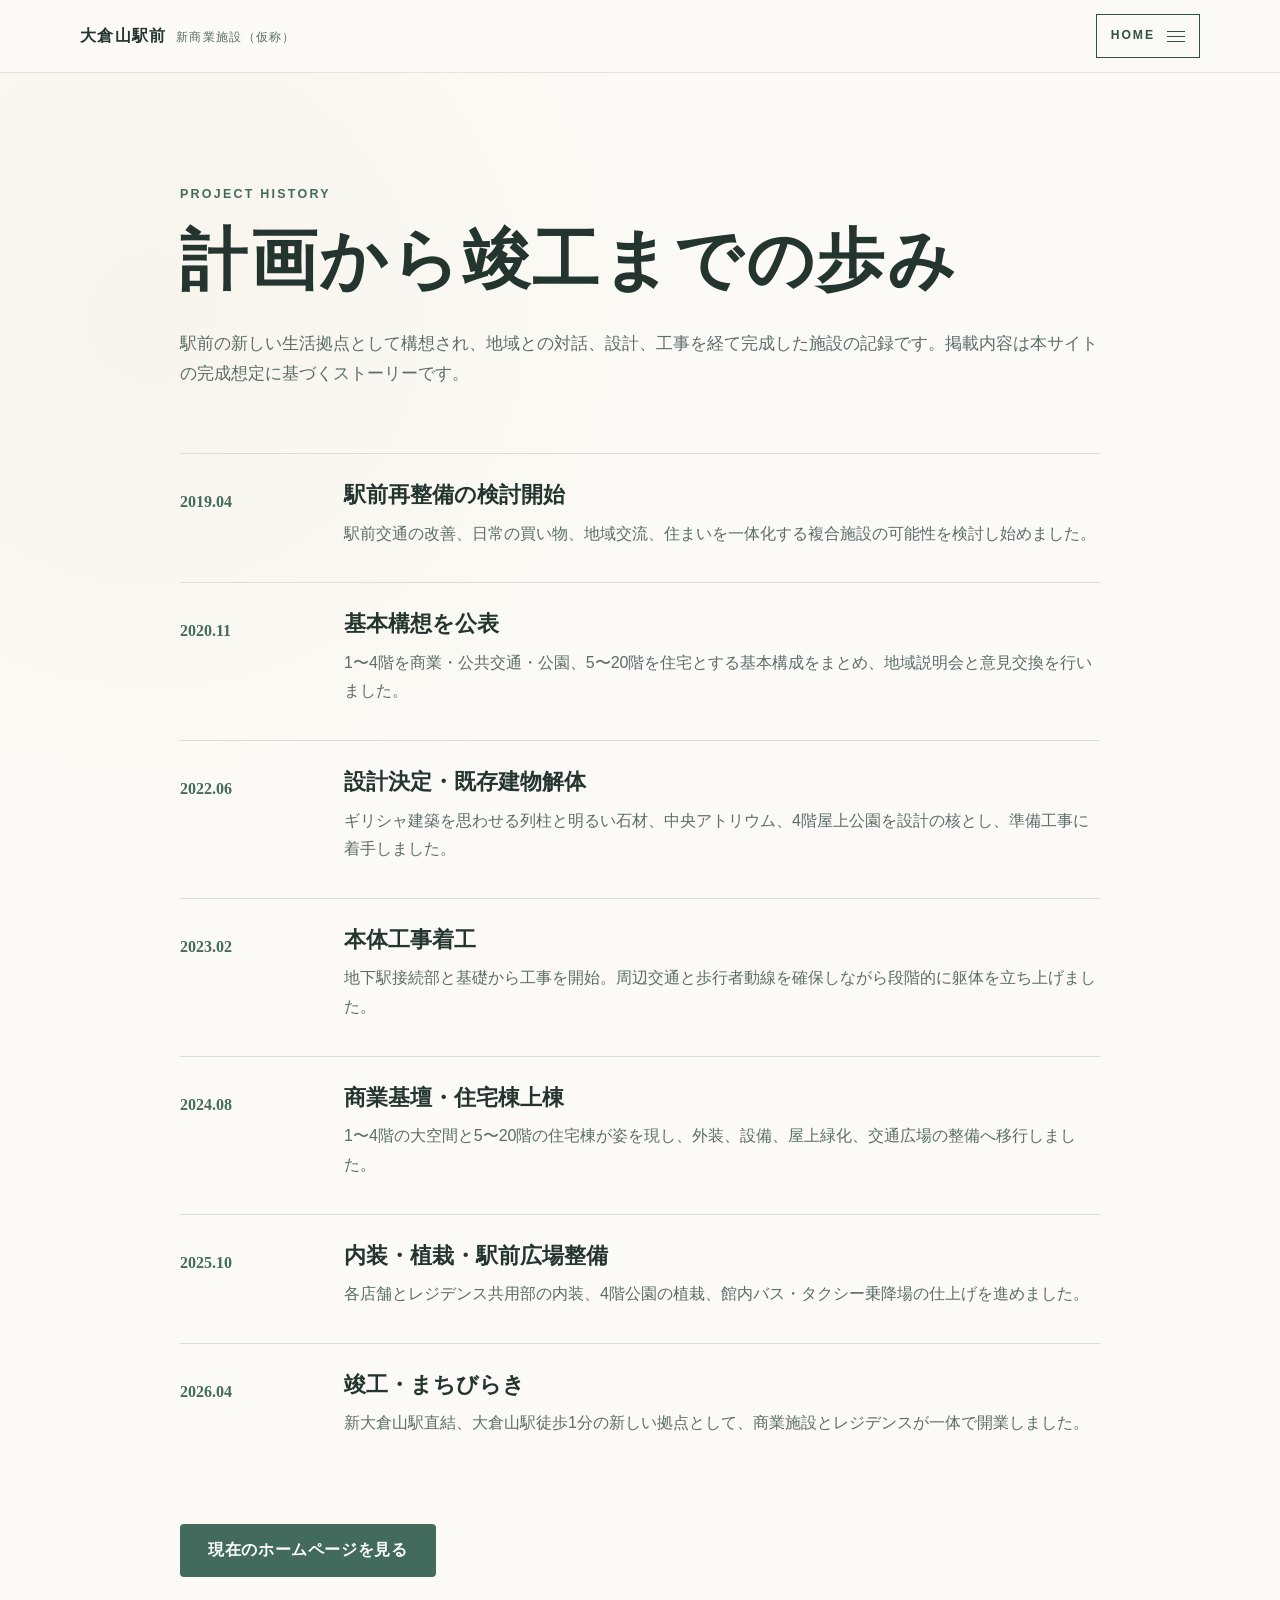
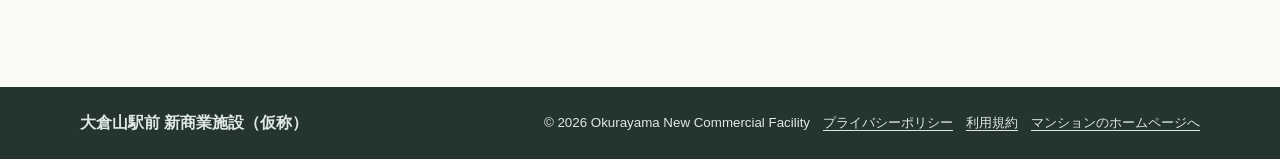
==== history.html @ 64926bb3 "Refine facility history visuals and tenant details" ====
<!DOCTYPE html>
<html lang="ja">
<head><meta charset="UTF-8"><meta name="viewport" content="width=device-width, initial-scale=1.0"><meta name="description" content="大倉山駅前複合施設の計画開始から竣工までの歩みです。"><title>施設の歩み｜大倉山駅前 新商業施設（仮称）</title><link rel="stylesheet" href="styles.css"><script src="script.js" defer></script></head>
<body>
  <header class="site-header"><div class="container header-inner"><a class="logo" href="index.html">大倉山駅前 <span>新商業施設（仮称）</span></a><button class="home-menu-button" type="button" aria-expanded="false" aria-controls="home-menu"><span>HOME</span><i aria-hidden="true"></i></button><nav id="home-menu" class="home-menu" aria-label="ホームメニュー" hidden><a href="index.html#features">施設コンセプト</a><a href="index.html#gallery">フロア構成</a><a href="index.html#visuals">計画イメージ</a><a href="index.html#shops">ショップ</a><a href="index.html#access">アクセス</a><a href="index.html#contact">お問い合わせ</a><a href="privacy.html">プライバシーポリシー</a><a href="terms.html">利用規約</a><a href="residence.html">マンションのホームページ</a><a href="history.html">制作履歴</a></nav></div></header>
  <main><section class="section history-section" aria-labelledby="history-title"><div class="container history-inner"><p class="eyebrow">Project History</p><h1 id="history-title">計画から竣工までの歩み</h1><p class="policy-lead">駅前の新しい生活拠点として構想され、地域との対話、設計、工事を経て完成した施設の記録です。掲載内容は本サイトの完成想定に基づくストーリーです。</p>
    <ol class="history-timeline">
      <li><time datetime="2019-04">2019.04</time><div><h2>駅前再整備の検討開始</h2><p>駅前交通の改善、日常の買い物、地域交流、住まいを一体化する複合施設の可能性を検討し始めました。</p></div></li>
      <li><time datetime="2020-11">2020.11</time><div><h2>基本構想を公表</h2><p>1〜4階を商業・公共交通・公園、5〜20階を住宅とする基本構成をまとめ、地域説明会と意見交換を行いました。</p></div></li>
      <li><time datetime="2022-06">2022.06</time><div><h2>設計決定・既存建物解体</h2><p>ギリシャ建築を思わせる列柱と明るい石材、中央アトリウム、4階屋上公園を設計の核とし、準備工事に着手しました。</p></div></li>
      <li><time datetime="2023-02">2023.02</time><div><h2>本体工事着工</h2><p>地下駅接続部と基礎から工事を開始。周辺交通と歩行者動線を確保しながら段階的に躯体を立ち上げました。</p></div></li>
      <li><time datetime="2024-08">2024.08</time><div><h2>商業基壇・住宅棟上棟</h2><p>1〜4階の大空間と5〜20階の住宅棟が姿を現し、外装、設備、屋上緑化、交通広場の整備へ移行しました。</p></div></li>
      <li><time datetime="2025-10">2025.10</time><div><h2>内装・植栽・駅前広場整備</h2><p>各店舗とレジデンス共用部の内装、4階公園の植栽、館内バス・タクシー乗降場の仕上げを進めました。</p></div></li>
      <li><time datetime="2026-04">2026.04</time><div><h2>竣工・まちびらき</h2><p>新大倉山駅直結、大倉山駅徒歩1分の新しい拠点として、商業施設とレジデンスが一体で開業しました。</p></div></li>
    </ol><a class="button" href="index.html">現在のホームページを見る</a>
  </div></section></main>
  <footer><div class="container footer-inner"><p>大倉山駅前 新商業施設（仮称）</p><small>&copy; <span id="year"></span> Okurayama New Commercial Facility　<a href="privacy.html">プライバシーポリシー</a>　<a href="terms.html">利用規約</a>　<a href="residence.html">マンションのホームページへ</a></small></div></footer>
</body></html>
---- styles.css ----
:root {
  --ink: #24342f;
  --muted: #5c6d67;
  --primary: #426b5d;
  --primary-dark: #315247;
  --soft: #eaf0ed;
  --paper: #fbfaf6;
  --white: #ffffff;
  --line: #d8e0dc;
  --shadow: 0 18px 50px rgba(36, 52, 47, 0.09);
}

* { box-sizing: border-box; }

html { scroll-behavior: smooth; }

body {
  margin: 0;
  color: var(--ink);
  background: var(--paper);
  font-family: "Hiragino Kaku Gothic ProN", "Yu Gothic", "Meiryo", sans-serif;
  line-height: 1.8;
}
body:not(.residence-page) { background-image: radial-gradient(circle at 12% 18%, rgba(203,181,128,.08), transparent 30%); }
body:not(.residence-page) h1, body:not(.residence-page) h2, body:not(.residence-page) h3 { font-family: Georgia, "Yu Mincho", serif; }

a { color: inherit; }

.container {
  width: min(1120px, calc(100% - 48px));
  margin-inline: auto;
}

.site-header {
  position: sticky;
  z-index: 10;
  top: 0;
  border-bottom: 1px solid rgba(216, 224, 220, 0.8);
  background: rgba(251, 250, 246, 0.94);
  backdrop-filter: blur(10px);
}

.header-inner, .footer-inner {
  display: flex;
  align-items: center;
  justify-content: space-between;
  min-height: 72px;
}

.logo { font-weight: 700; letter-spacing: 0.08em; text-decoration: none; }
.logo span { margin-left: 0.35em; color: var(--muted); font-size: 0.72rem; font-weight: 500; }
nav { display: flex; gap: 28px; }
nav a { color: var(--muted); font-size: 0.92rem; text-decoration: none; }
nav a:hover, nav a:focus-visible { color: var(--primary); }
.home-menu-button { display: inline-flex; align-items: center; gap: 12px; padding: 10px 14px; border: 1px solid currentColor; color: var(--primary-dark); background: transparent; font: inherit; font-size: .76rem; font-weight: 700; letter-spacing: .16em; cursor: pointer; }
.home-menu-button i, .home-menu-button i::before, .home-menu-button i::after { display: block; width: 18px; height: 1px; background: currentColor; content: ""; transition: transform .25s; }
.home-menu-button i { position: relative; }
.home-menu-button i::before { position: absolute; top: -5px; }
.home-menu-button i::after { position: absolute; top: 5px; }
.home-menu-button[aria-expanded="true"] i { background: transparent; }
.home-menu-button[aria-expanded="true"] i::before { top: 0; transform: rotate(45deg); }
.home-menu-button[aria-expanded="true"] i::after { top: 0; transform: rotate(-45deg); }
.home-menu { position: absolute; top: calc(100% + 1px); right: max(24px, calc((100% - 1120px) / 2)); display: grid; width: min(390px, calc(100% - 32px)); padding: 20px; gap: 0; border: 1px solid var(--line); background: rgba(251,250,246,.98); box-shadow: 0 24px 60px rgba(20,32,28,.2); }
.home-menu[hidden] { display: none; }
.home-menu a { padding: 11px 10px; border-bottom: 1px solid var(--line); color: var(--ink); font-weight: 600; }
.home-menu a:last-child { border-bottom: 0; }

.hero {
  position: relative;
  display: grid;
  min-height: 650px;
  place-items: center;
  overflow: hidden;
  color: var(--white);
  background: #52635d;
}
.hero::after { position: absolute; z-index: 1; inset: 0; background: linear-gradient(90deg, rgba(18, 35, 31, 0.88) 0%, rgba(18, 35, 31, 0.58) 48%, rgba(18, 35, 31, 0.12) 100%); content: ""; }
.hero-building { position: absolute; inset: 0; width: 100%; height: 100%; }

.hero-inner { position: relative; z-index: 2; padding-block: 96px; }
.eyebrow { margin: 0 0 12px; color: var(--primary); font-size: 0.78rem; font-weight: 700; letter-spacing: 0.18em; text-transform: uppercase; }
h1, h2, h3, p { overflow-wrap: anywhere; }
h1 { margin: 0; font-size: clamp(2.6rem, 7vw, 5.3rem); font-weight: 600; letter-spacing: 0.04em; line-height: 1.3; }
h2 { margin: 0 0 20px; font-size: clamp(1.8rem, 4vw, 2.7rem); line-height: 1.45; }
h3 { margin: 18px 0 8px; font-size: 1.3rem; }
.lead { max-width: 680px; margin: 28px 0 36px; color: var(--muted); font-size: 1.05rem; }
.hero .eyebrow, .hero .lead { color: #edf5f1; }
.hero-note { margin: 18px 0 0; color: #dce8e3; font-size: 0.72rem; }
.station-hero-badge { display: inline-flex; align-items: center; gap: 10px; margin: 18px 0 0; padding: 9px 16px; border: 1px solid rgba(230,207,154,.75); color: #fff4d7; background: rgba(18,25,22,.62); font-weight: 700; letter-spacing: .08em; }
.station-hero-badge span { color: #cdb374; }

.button {
  display: inline-flex;
  align-items: center;
  justify-content: center;
  min-height: 52px;
  padding: 12px 28px;
  border: 0;
  border-radius: 4px;
  color: var(--white);
  background: var(--primary);
  font: inherit;
  font-weight: 700;
  letter-spacing: 0.04em;
  text-decoration: none;
  cursor: pointer;
  transition: background 0.2s, transform 0.2s;
}

.button:hover { background: var(--primary-dark); transform: translateY(-2px); }
.button:focus-visible, input:focus-visible, textarea:focus-visible, a:focus-visible { outline: 3px solid #9dc1b4; outline-offset: 3px; }
.section { padding-block: 110px; }
.section-heading { margin-bottom: 48px; }

.feature-grid { display: grid; grid-template-columns: repeat(3, 1fr); gap: 24px; }
.feature-card { padding: 36px; border: 1px solid var(--line); background: var(--white); box-shadow: var(--shadow); }
.feature-card::before { display: block; width: 42px; height: 5px; margin-bottom: 20px; border-top: 1px solid #b69a5e; border-bottom: 1px solid #b69a5e; content: ""; }
.feature-card p { margin: 0; color: var(--muted); }
.feature-number { color: #89a398; font-family: Georgia, serif; font-size: 1.5rem; }

.image-section { background: var(--soft); }
.image-layout { display: grid; grid-template-columns: 0.8fr 1.2fr; align-items: center; gap: 72px; }
.image-layout p:not(.eyebrow), .contact-layout > div p:not(.eyebrow) { color: var(--muted); }
.text-link {
  display: inline-flex;
  align-items: center;
  gap: 0.45em;
  margin-top: 12px;
  color: var(--primary-dark);
  font-weight: 700;
  text-underline-offset: 0.25em;
}
.text-link:hover { color: var(--primary); }
.concept-visual { margin: 0; }
.concept-visual img { display: block; width: 100%; height: auto; border: 10px solid var(--white); box-shadow: var(--shadow); }
.concept-visual figcaption { margin-top: 10px; color: var(--muted); font-size: 0.72rem; line-height: 1.6; }

.visual-section { background: #f4f1e9; }
.visual-heading { display: grid; grid-template-columns: 1.2fr 0.8fr; align-items: end; gap: 48px; }
.visual-heading > p { margin: 0 0 20px; color: var(--muted); }
.visual-grid { display: grid; grid-template-columns: repeat(2, minmax(0, 1fr)); gap: 28px; }
.visual-card { overflow: hidden; margin: 0; background: var(--white); box-shadow: var(--shadow); }
.visual-card-wide { grid-column: 1 / -1; }
.visual-card img { display: block; width: 100%; height: auto; }
.visual-card figcaption { display: grid; gap: 2px; padding: 18px 20px 20px; }
.visual-card figcaption strong { font-size: 1rem; }
.visual-card figcaption span { color: var(--muted); font-size: 0.82rem; }
.visual-note { margin: 24px 0 0; color: var(--muted); font-size: 0.75rem; }
.visual-group-title { margin: 42px 0 18px; font-size: 1.35rem; }
.split-visual-grid { display: grid; gap: 20px; }
.exterior-split { grid-template-columns: repeat(2, 1fr); }
.floorplan-split { grid-template-columns: repeat(2, 1fr); }
.split-visual-card { overflow: hidden; margin: 0; background: var(--white); box-shadow: var(--shadow); }
.image-crop { display: block; width: 100%; height: auto; background: var(--white); }
.split-visual-card figcaption { padding: 14px 18px; font-weight: 700; }
.supporting-visuals { margin-top: 54px; }
.residence-promo-section { padding: 28px; background: #10110f; }
.residence-promo { position: relative; display: block; max-width: 1380px; min-height: 520px; overflow: hidden; margin: 0 auto; color: #fff; text-decoration: none; }
.residence-promo-slideshow { position: absolute; inset: 0; min-height: 520px; transition: transform .8s; }
.residence-promo::after { position: absolute; inset: 0; background: linear-gradient(90deg, rgba(12,14,12,.86), rgba(12,14,12,.18)); content: ""; }
.residence-promo:hover .residence-promo-slideshow { transform: scale(1.025); }
.residence-promo-overlay { position: absolute; z-index: 1; top: 50%; left: clamp(28px, 7vw, 100px); display: grid; max-width: 620px; gap: 18px; transform: translateY(-50%); }
.residence-promo-overlay small { color: #d4bb81; font-weight: 700; letter-spacing: .2em; }
.residence-promo-overlay strong { font-family: Georgia, "Yu Mincho", serif; font-size: clamp(2rem, 5vw, 4rem); font-weight: 400; line-height: 1.4; }
.residence-promo-overlay em { width: max-content; padding-bottom: 6px; border-bottom: 1px solid #d4bb81; color: #e4d4b2; font-style: normal; font-weight: 700; }

.shops-section { background: var(--ink); color: var(--white); }
.shops-heading { display: grid; grid-template-columns: 1.1fr 0.9fr; align-items: end; gap: 48px; }
.shops-heading .eyebrow { color: #a8c5ba; }
.shops-heading > p { margin: 0 0 20px; color: #c8d5d0; }
.tenant-grid { display: grid; grid-template-columns: repeat(3, minmax(0, 1fr)); gap: 1px; background: #52635d; }
.tenant-card { display: flex; min-width: 0; overflow: hidden; flex-direction: column; color: var(--ink); background: var(--paper); text-decoration: none; transition: background 0.2s, transform 0.2s; }
.tenant-card:hover { position: relative; background: var(--white); transform: translateY(-3px); }
.tenant-interior { display: block; width: 100%; aspect-ratio: 1.48; object-fit: cover; }
.tenant-brand { display: grid; grid-template-columns: auto 1fr; align-items: center; gap: 0 10px; min-height: 80px; padding: 16px 22px 8px; }
.tenant-brand img { grid-row: 1 / 3; width: 42px; height: 42px; object-fit: contain; border-radius: 50%; background: var(--white); }
.tenant-brand b { align-self: end; font-size: 0.92rem; line-height: 1.35; }
.tenant-brand em { align-self: start; color: #789188; font-size: 0.62rem; font-style: normal; font-weight: 700; letter-spacing: 0.12em; text-transform: uppercase; }
.tenant-card strong { padding: 4px 22px 12px; font-size: 1.08rem; line-height: 1.55; }
.tenant-card small { margin-top: auto; padding: 0 22px 20px; color: var(--primary-dark); }
.tenant-note { margin: 22px 0 0; color: #b9cac3; font-size: 0.75rem; }
.tenant-floor { margin-top: 42px; }
.tenant-floor .tenant-grid { grid-template-columns: repeat(auto-fit, minmax(240px, 1fr)); }
.tenant-floor-heading { display: flex; align-items: baseline; gap: 18px; margin-bottom: 16px; }
.tenant-floor-heading > span { color: #a8c5ba; font-family: Georgia, serif; font-size: 2rem; font-weight: 700; }
.tenant-floor-heading h3 { margin: 0; font-size: 1.25rem; }
.tenant-floor-park { padding: 28px; border: 1px solid #52635d; }
.tenant-floor-park .tenant-floor-heading { margin-bottom: 4px; }
.tenant-floor-park > p { margin: 0; color: #c8d5d0; }
.facility-card { overflow: hidden; color: var(--ink); background: var(--paper); }
.facility-card > img { display: block; width: 100%; aspect-ratio: 1.48; object-fit: cover; }
.facility-card > div { padding: 18px 22px 22px; }
.facility-card span, .park-feature span { color: #789188; font-size: .66rem; font-weight: 700; letter-spacing: .13em; }
.facility-card h4, .park-feature h4 { margin: 5px 0 8px; font-size: 1.05rem; }
.facility-card p, .park-feature p { margin: 0; color: var(--muted); font-size: .78rem; }
.park-feature { display: grid; grid-template-columns: 1.35fr .65fr; align-items: center; gap: 36px; margin-top: 18px; color: var(--ink); background: var(--paper); }
.park-feature > img { display: block; width: 100%; height: 100%; min-height: 340px; object-fit: cover; }
.park-feature > div { padding: 30px 34px 30px 0; }
.park-feature h4 { font-size: 1.4rem; }
.tenant-dialog { width: min(1040px, calc(100% - 32px)); max-height: calc(100vh - 32px); padding: 42px; overflow-y: auto; border: 1px solid #bda678; color: var(--ink); background: var(--paper); box-shadow: 0 30px 100px rgba(0,0,0,.45); }
.tenant-dialog::backdrop { background: rgba(10,14,12,.78); backdrop-filter: blur(5px); }
.tenant-dialog-close { position: absolute; top: 12px; right: 16px; border: 0; color: var(--ink); background: transparent; font-size: 2rem; cursor: pointer; }
.tenant-dialog-head > span { color: var(--primary); font-size: .72rem; font-weight: 700; letter-spacing: .14em; }
.tenant-dialog-head h2 { margin: 6px 0 10px; }
.tenant-dialog-head p { max-width: 760px; color: var(--muted); }
.tenant-dialog-images { display: grid; grid-template-columns: 1fr 1fr; gap: 18px; margin: 28px 0; }
.tenant-dialog-images figure { margin: 0; background: #eee9df; }
.tenant-dialog-images img { display: block; width: 100%; aspect-ratio: 1.5; object-fit: cover; }
.tenant-dialog-images figcaption { padding: 9px 12px; color: var(--muted); font-size: .7rem; }
.tenant-dialog-note { margin: 14px 0 0; color: var(--muted); font-size: .7rem; }
.tenant-dialog-phone { margin: 0 0 18px; font-weight: 700; }
.tenant-dialog-actions { display: flex; flex-wrap: wrap; gap: 12px; }
.button-secondary { border: 1px solid var(--primary); color: var(--primary); background: transparent; }

.access-section { background: var(--white); }
.station-access-banner { display: flex; align-items: center; justify-content: center; gap: 32px; margin: -12px 0 48px; padding: 24px 30px; border: 1px solid #b9a16d; background: #f7f1e4; }
.station-access-banner strong { color: #315247; font-family: Georgia, "Yu Mincho", serif; font-size: clamp(1.4rem, 3vw, 2.2rem); }
.station-access-banner span { color: var(--muted); font-weight: 700; }
.access-heading { display: grid; grid-template-columns: 1.1fr 0.9fr; align-items: end; gap: 48px; }
.access-heading > p { margin: 0 0 20px; color: var(--muted); }
.access-summary { display: grid; grid-template-columns: repeat(3, 1fr); gap: 18px; margin-bottom: 72px; }
.access-card { padding: 28px; border: 1px solid var(--line); background: var(--paper); }
.access-card-primary { color: var(--white); border-color: var(--primary); background: var(--primary); }
.access-label { display: block; margin-bottom: 8px; color: #789188; font-size: 0.7rem; font-weight: 700; letter-spacing: 0.14em; text-transform: uppercase; }
.access-card-primary .access-label, .access-card-primary p { color: #dce8e3; }
.access-card strong { display: block; font-size: 1.35rem; }
.access-card p { margin: 5px 0 0; color: var(--muted); font-size: 0.82rem; }
.route-panel { padding: 42px; background: var(--soft); }
.route-copy { max-width: 760px; }
.route-copy h3, .location-copy h3 { margin-top: 0; font-size: 1.65rem; }
.route-copy > p:not(.eyebrow), .location-copy > p { color: var(--muted); }
.route-map { margin-top: 38px; padding: 32px 28px 24px; overflow-x: auto; border: 1px solid #cad8d2; background: var(--white); }
.route { display: grid; align-items: start; min-width: 700px; }
.route-toyoko { grid-template-columns: repeat(6, 1fr); }
.route-mita { grid-template-columns: repeat(8, 1fr); }
.route-toyoko { margin-top: 60px; }
.station { position: relative; padding-top: 22px; text-align: center; }
.station::before { position: absolute; top: 7px; left: 0; width: 100%; height: 4px; background: #da2d75; content: ""; }
.route-mita .station::before { left: 50%; width: 100%; }
.route-mita .station:last-child::before { display: none; }
.route-mita .segment-mita::before { background: #0079c2; }
.route-mita .segment-meguro::before { background: #009cd2; }
.route-mita .segment-shinyokohama::before { background: #6f2282; }
.route-mita .segment-sotetsu::before { background: #006bb6; }
.station i { position: absolute; z-index: 1; top: 0; left: calc(50% - 9px); width: 18px; height: 18px; border: 4px solid #da2d75; border-radius: 50%; background: var(--white); }
.route-mita .marker-mita i { border-color: #0079c2; }
.route-mita .marker-meguro i { border-color: #009cd2; }
.route-mita .marker-shinyokohama i { border-color: #6f2282; }
.route-mita .marker-sotetsu i { border-color: #006bb6; }
.route-mita .marker-mita-meguro i, .route-mita .marker-meguro-shinyokohama i, .route-mita .marker-shinyokohama-sotetsu i { border-color: #ffffff; box-shadow: 0 0 0 2px #52635d; }
.route-mita .marker-mita-meguro i { background: linear-gradient(90deg, #0079c2 0 50%, #009cd2 50%); }
.route-mita .marker-meguro-shinyokohama i { background: linear-gradient(90deg, #009cd2 0 50%, #6f2282 50%); }
.route-mita .marker-shinyokohama-sotetsu i { background: linear-gradient(90deg, #6f2282 0 50%, #006bb6 50%); }
.station b, .station small { display: block; white-space: nowrap; }
.station b { font-size: 0.88rem; }
.station small { color: var(--muted); font-size: 0.68rem; }
.station-current i { border-color: var(--primary-dark); transform: scale(1.25); }
.station-planned i { border-color: #d07a21; background: #fff4df; transform: scale(1.35); }
.station-planned b { color: #9a5617; }
.route-legend { display: flex; flex-wrap: wrap; gap: 12px 24px; margin-top: 30px; color: var(--muted); font-size: 0.76rem; }
.route-legend span { display: inline-flex; align-items: center; gap: 7px; }
.route-legend i { display: inline-block; width: 24px; height: 4px; }
.legend-toyoko { background: #da2d75; }
.legend-shinyokohama { background: #6f2282; }
.legend-mita { background: #0079c2; }
.legend-meguro { background: #009cd2; }
.legend-sotetsu { background: #006bb6; }
.route-note { margin: 18px 0 0; color: var(--muted); font-size: 0.72rem; }
.location-grid { display: grid; grid-template-columns: 0.8fr 1.2fr; align-items: stretch; gap: 48px; margin-top: 72px; }
.location-copy { align-self: center; }
.map-button { gap: 8px; margin-top: 16px; }
.access-map { width: 100%; min-height: 390px; border: 0; box-shadow: var(--shadow); }

.contact-layout { display: grid; grid-template-columns: 0.75fr 1.25fr; gap: 72px; }
.contact-form { padding: 42px; background: var(--white); box-shadow: var(--shadow); }
.field { margin-bottom: 22px; }
.field label { display: block; margin-bottom: 7px; font-weight: 700; }
.field label span { margin-left: 6px; color: var(--primary); font-size: 0.72rem; }
input, textarea { width: 100%; border: 1px solid #bdcbc5; border-radius: 3px; padding: 13px 14px; color: var(--ink); background: #fdfdfb; font: inherit; }
textarea { resize: vertical; }
.form-message { min-height: 1.8em; margin: 16px 0 0; color: var(--primary-dark); font-weight: 700; }
.form-message.error { color: #a44242; }
.form-note { margin: 4px 0 0; color: var(--muted); font-size: 0.8rem; }

footer { color: #dfe8e4; background: var(--ink); }
.footer-inner p { font-weight: 700; }
footer a { color: inherit; text-underline-offset: 0.22em; }
.slideshow { overflow: hidden; background: #161713; }
.slideshow-slide { position: absolute; inset: 0; display: block; width: 100%; height: 100%; object-fit: cover; opacity: 0; transform: scale(1.025); transition: opacity 1.6s ease, transform 5.5s ease; }
.slideshow-slide.is-active { opacity: 1; transform: scale(1); }
.residence-end-cta { padding: 28px; background: #10110f; }
.residence-end-cta a { position: relative; display: block; max-width: 1380px; min-height: 430px; overflow: hidden; margin: auto; color: #fff; text-decoration: none; }
.residence-end-cta img { position: absolute; inset: 0; width: 100%; height: 100%; object-fit: cover; transition: transform .8s; }
.residence-end-cta a::after { position: absolute; inset: 0; background: linear-gradient(90deg, rgba(10,11,9,.86), rgba(10,11,9,.12)); content: ""; }
.residence-end-cta a:hover img { transform: scale(1.025); }
.residence-end-cta span { position: absolute; z-index: 1; top: 50%; left: clamp(28px, 7vw, 100px); display: grid; max-width: 620px; gap: 14px; transform: translateY(-50%); }
.residence-end-cta small { color: #d4bb81; font-weight: 700; letter-spacing: .2em; }
.residence-end-cta strong { font-family: Georgia, "Yu Mincho", serif; font-size: clamp(1.9rem, 4vw, 3.5rem); font-weight: 400; line-height: 1.45; }
.residence-end-cta em { color: #e4d4b2; font-style: normal; font-weight: 700; }

.residence-hero {
  position: relative;
  display: grid;
  min-height: 680px;
  place-items: center;
  background: #151714;
  color: var(--white);
}
.residence-hero::before { position: absolute; z-index: 1; inset: 0; background: linear-gradient(90deg, rgba(18,22,19,.88), rgba(18,22,19,.18)); content: ""; }
.residence-hero-slideshow { position: absolute; inset: 0; }
.residence-hero-inner { position: relative; z-index: 2; padding-block: 110px; }
.residence-hero .eyebrow { color: #d5e5de; }
.residence-hero .lead { color: #edf3f0; }
.residence-entrance { background: var(--soft); }
.residence-entrance-layout { display: grid; grid-template-columns: 0.7fr 1.3fr; align-items: center; gap: 64px; }
.residence-entrance-layout > div > p:not(.eyebrow) { color: var(--muted); }
.residence-image-card { margin: 0; }
.residence-image-card img { display: block; width: 100%; height: auto; box-shadow: var(--shadow); }
.residence-image-card figcaption { margin-top: 10px; color: var(--muted); font-size: 0.72rem; }
.residence-page { color: #eee8dc; background: #10110f; }
.residence-page h1, .residence-page h2, .residence-page h3, .residence-page .logo { font-family: Georgia, "Yu Mincho", "Hiragino Mincho ProN", serif; }
.residence-page .site-header { border-color: rgba(186, 159, 106, 0.25); background: rgba(15, 16, 14, 0.94); }
.residence-page .logo { color: #f3ecdd; }
.residence-page .logo span, .residence-page nav a { color: #b9ad98; }
.residence-page nav a:hover { color: #d8bb7b; }
.residence-page .button { color: #171713; background: linear-gradient(135deg, #e3ca91, #b9904d); }
.residence-page .button:hover { background: linear-gradient(135deg, #f0dba9, #c9a45e); }
.residence-page .eyebrow { color: #c6a969; }
.residence-page .residence-hero { position: relative; min-height: 790px; }
.residence-page .residence-hero::after { position: absolute; inset: auto 0 0; height: 1px; background: linear-gradient(90deg, transparent, #c6a969, transparent); content: ""; }
.residence-page .residence-hero h1 { font-weight: 400; letter-spacing: 0.08em; }
.residence-page .residence-entrance { color: #eee8dc; background: #161713; }
.residence-page .residence-entrance-layout > div > p:not(.eyebrow) { color: #bcb4a6; }
.residence-page .residence-image-card img { border: 1px solid #5f5137; }
.residence-page .residence-image-card figcaption { color: #a9a091; }
.residence-page #concept { color: #292d2a; background: #f2ede3; }
.residence-page #concept .feature-card { border-color: #d7c9ae; background: #fbf8f1; box-shadow: 0 24px 60px rgba(25, 22, 15, 0.08); }
.residence-page #concept .feature-number { color: #b18b49; }
.residence-page #concept .feature-card p { color: #625d54; }
.residence-page .residence-plans { background: #10110f; }
.residence-page .plans-heading > p { color: #aaa295; }
.residence-type-list { display: grid; gap: 34px; }
.residence-type-card { display: grid; grid-template-columns: 0.55fr 1fr 1.3fr; align-items: stretch; overflow: hidden; border: 1px solid #4b4438; background: #181915; box-shadow: 0 24px 70px rgba(0,0,0,.25); }
.residence-type-card > * { min-width: 0; }
.residence-type-card figure { margin: 0; border-left: 1px solid #4b4438; background: #f4efe6; }
.residence-type-card figure img { display: block; width: 100%; height: 100%; min-height: 300px; object-fit: cover; }
.residence-type-card figure:not(.type-interior) img { object-fit: contain; }
.residence-type-card figcaption { padding: 9px 14px; color: #786d5c; background: #eee7da; font-size: .68rem; letter-spacing: .08em; }
.type-summary { display: flex; padding: 34px 28px; flex-direction: column; justify-content: center; }
.type-summary > span { color: #c6a969; font-size: .72rem; font-weight: 700; letter-spacing: .12em; }
.type-summary h3 { margin: 13px 0 28px; color: #f5eee0; font-size: 1.6rem; font-weight: 400; }
.type-summary strong { color: #d9bd80; font-family: Georgia, serif; font-size: 1.35rem; }
.type-summary p { margin: 14px 0 0; color: #aaa295; font-size: .82rem; }
.residence-type-premier { border-color: #b49352; box-shadow: 0 26px 80px rgba(167, 127, 51, .16); }
.residence-page .plan-note { color: #8f887d; }
.residence-page .residence-outline { color: #292d2a; background: #e9e2d5; }
.residence-page .outline-list { border-color: #b8aa91; }
.residence-page .outline-list div { border-color: #b8aa91; }
.residence-page .outline-list dd, .residence-page .image-layout p:not(.eyebrow) { color: #655f55; }
.residence-page .residence-entry { background: radial-gradient(circle at 50% 0, #29271f, #10110f 58%); }
.residence-page .entry-inner > p:not(.eyebrow) { color: #aaa295; }
.residence-page .back-link { color: #d1b675; }
.residence-page footer { border-top: 1px solid #3e382e; background: #090a08; }
.residence-outline { background: var(--soft); }
.residence-plans { background: #f4f1e9; }
.plans-heading { display: grid; grid-template-columns: 1.1fr 0.9fr; align-items: end; gap: 48px; }
.plans-heading > p { margin: 0 0 20px; color: var(--muted); }
.plan-grid { display: grid; grid-template-columns: repeat(5, 1fr); gap: 14px; }
.plan-card { padding: 28px 22px; border-top: 4px solid var(--primary); background: var(--white); box-shadow: var(--shadow); }
.plan-card-rental { border-top-color: #c47a3d; }
.plan-card > span { color: var(--primary); font-size: 0.72rem; font-weight: 700; letter-spacing: 0.12em; }
.plan-card-rental > span { color: #a25c27; }
.plan-card h3 { margin: 8px 0 18px; font-size: 1.55rem; }
.plan-card strong { display: block; font-size: 1.15rem; white-space: nowrap; }
.plan-card p { margin: 5px 0 0; color: var(--muted); }
.plan-note { margin: 20px 0 0; color: var(--muted); font-size: 0.75rem; }
.outline-list { margin: 0; border-top: 1px solid #b9c9c2; }
.outline-list div { display: grid; grid-template-columns: 9em 1fr; gap: 20px; padding: 18px 0; border-bottom: 1px solid #b9c9c2; }
.outline-list dt { font-weight: 700; }
.outline-list dd { margin: 0; color: var(--muted); }
.residence-entry { text-align: center; }
.entry-inner { max-width: 760px; }
.entry-inner > p:not(.eyebrow) { margin: 0 auto 28px; color: var(--muted); }
.back-link { display: block; width: max-content; margin: 22px auto 0; color: var(--primary-dark); text-underline-offset: 0.25em; }
.policy-section { min-height: 70vh; }
.policy-inner { max-width: 880px; }
.policy-inner > h1 { font-size: clamp(2.2rem, 6vw, 4.2rem); }
.policy-lead { margin: 24px 0 64px; color: var(--muted); font-size: 1.05rem; }
.policy-inner section { padding: 30px 0; border-top: 1px solid var(--line); }
.policy-inner section h2 { margin-bottom: 10px; font-size: 1.35rem; }
.policy-inner section p { margin: 0; color: var(--muted); }
.policy-date { margin-top: 36px; color: var(--muted); font-size: 0.85rem; }
.policy-inner .back-link { margin: 28px 0 0; }
.history-section { min-height: 75vh; }
.history-inner { max-width: 920px; }
.history-inner > h1 { font-size: clamp(2.2rem, 6vw, 4.2rem); }
.history-timeline { margin: 0 0 52px; padding: 0; list-style: none; }
.history-timeline li { display: grid; grid-template-columns: 130px 1fr; gap: 34px; padding: 34px 0; border-top: 1px solid var(--line); }
.history-timeline time { color: var(--primary); font-family: Georgia, serif; font-weight: 700; }
.history-timeline h2 { margin: -8px 0 8px; font-size: 1.35rem; }
.history-timeline p { margin: 0; color: var(--muted); }

@media (max-width: 760px) {
  .container { width: min(100% - 32px, 640px); }
  .header-inner { min-height: 64px; }
  nav { gap: 14px; }
  nav a { font-size: 0.78rem; }
  .hero { min-height: 560px; background-position: 42% 31%; }
  .residence-hero { min-height: 590px; }
  .hero-inner { padding-block: 72px; }
  .section { padding-block: 76px; }
  .feature-grid, .image-layout, .contact-layout, .visual-heading, .visual-grid, .shops-heading, .access-heading, .access-summary, .location-grid, .plans-heading, .residence-entrance-layout { grid-template-columns: 1fr; }
  .plan-grid { grid-template-columns: repeat(2, 1fr); }
  .tenant-grid { grid-template-columns: repeat(2, minmax(0, 1fr)); }
  .visual-card-wide { grid-column: auto; }
  .access-summary { margin-bottom: 48px; }
  .route-panel { padding: 28px 20px; }
  .location-grid { gap: 30px; margin-top: 48px; }
  .image-layout, .contact-layout { gap: 36px; }
  .feature-card, .contact-form { padding: 28px; }
  .park-feature { grid-template-columns: 1fr; }
  .park-feature > div { padding: 0 24px 26px; }
  .residence-promo-section { padding: 12px; }
  .residence-promo, .residence-promo-slideshow { min-height: 500px; }
  .tenant-dialog { padding: 34px 20px 24px; }
  .tenant-dialog-images { grid-template-columns: 1fr; }
  .residence-type-card { grid-template-columns: 1fr; }
  .residence-type-card figure { border-top: 1px solid #4b4438; border-left: 0; }
  .residence-page .residence-hero { min-height: 690px; }
  .history-timeline li { grid-template-columns: 1fr; gap: 8px; }
  .station-access-banner { align-items: flex-start; flex-direction: column; gap: 4px; }
}

@media (max-width: 480px) {
  .header-inner { align-items: flex-start; flex-direction: column; justify-content: center; gap: 5px; padding-block: 8px; }
  .home-menu-button { position: absolute; top: 13px; right: 16px; }
  .home-menu { top: 100%; right: 16px; }
  h1 { font-size: 2.35rem; }
  .footer-inner { align-items: flex-start; flex-direction: column; justify-content: center; gap: 2px; padding-block: 20px; }
  .footer-inner p, .footer-inner small { margin: 0; }
  .outline-list div { grid-template-columns: 1fr; gap: 2px; }
  .tenant-grid { grid-template-columns: 1fr; }
  .exterior-split, .floorplan-split, .plan-grid { grid-template-columns: 1fr; }
}

@media (prefers-reduced-motion: reduce) {
  html { scroll-behavior: auto; }
  .button { transition: none; }
  .slideshow-slide { transition: none; transform: none; }
}
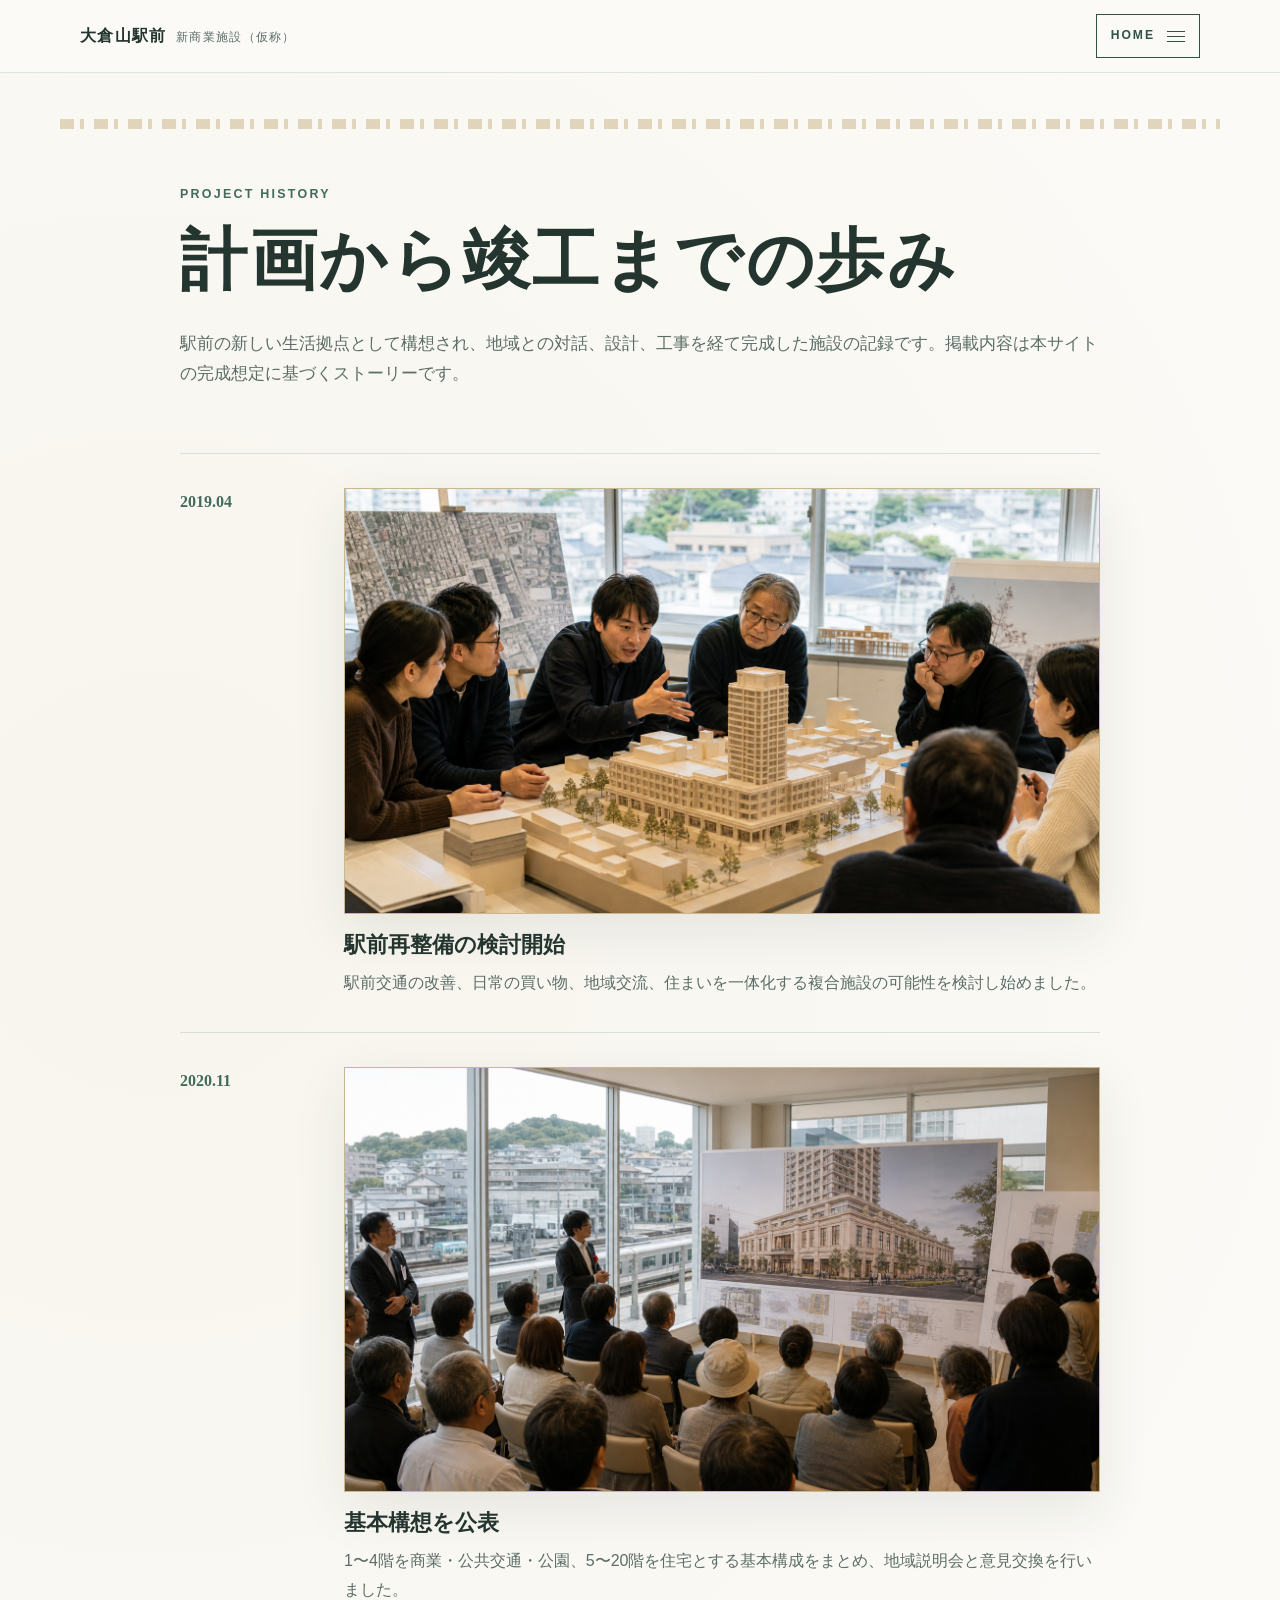
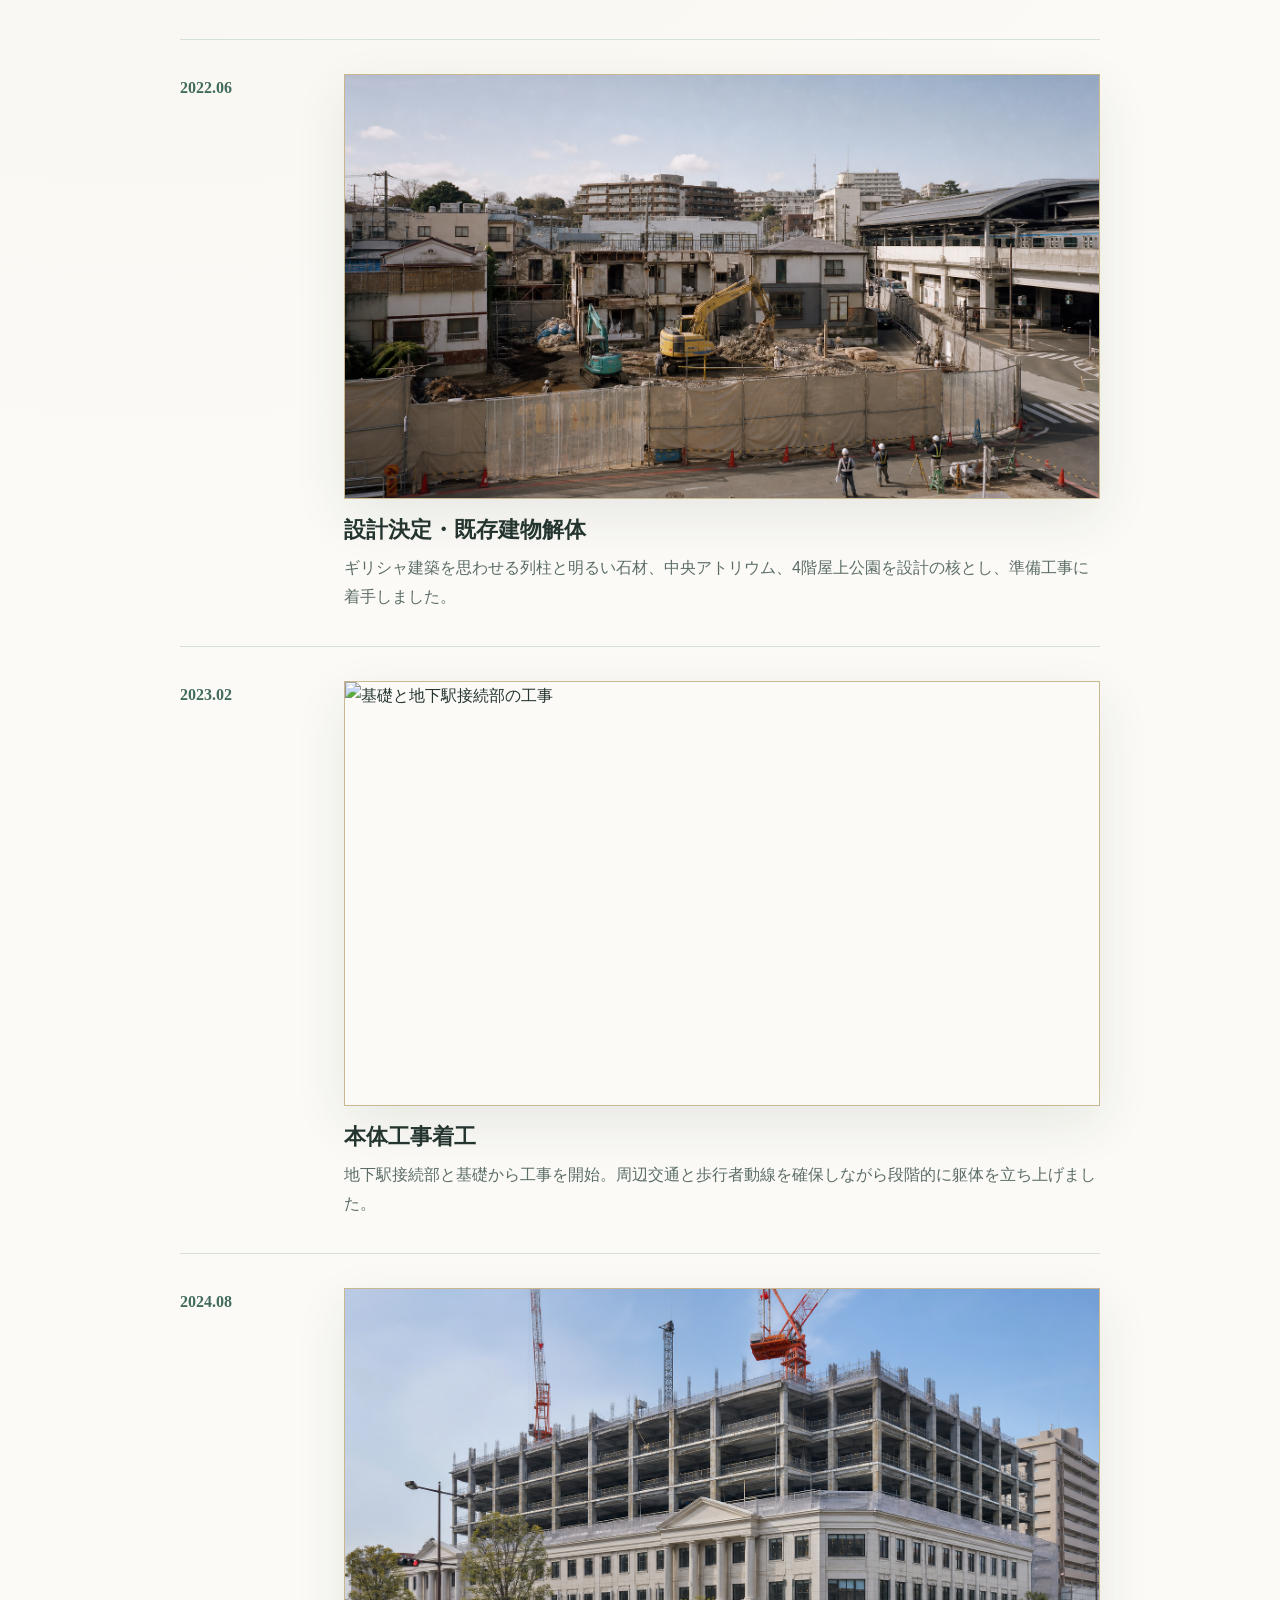
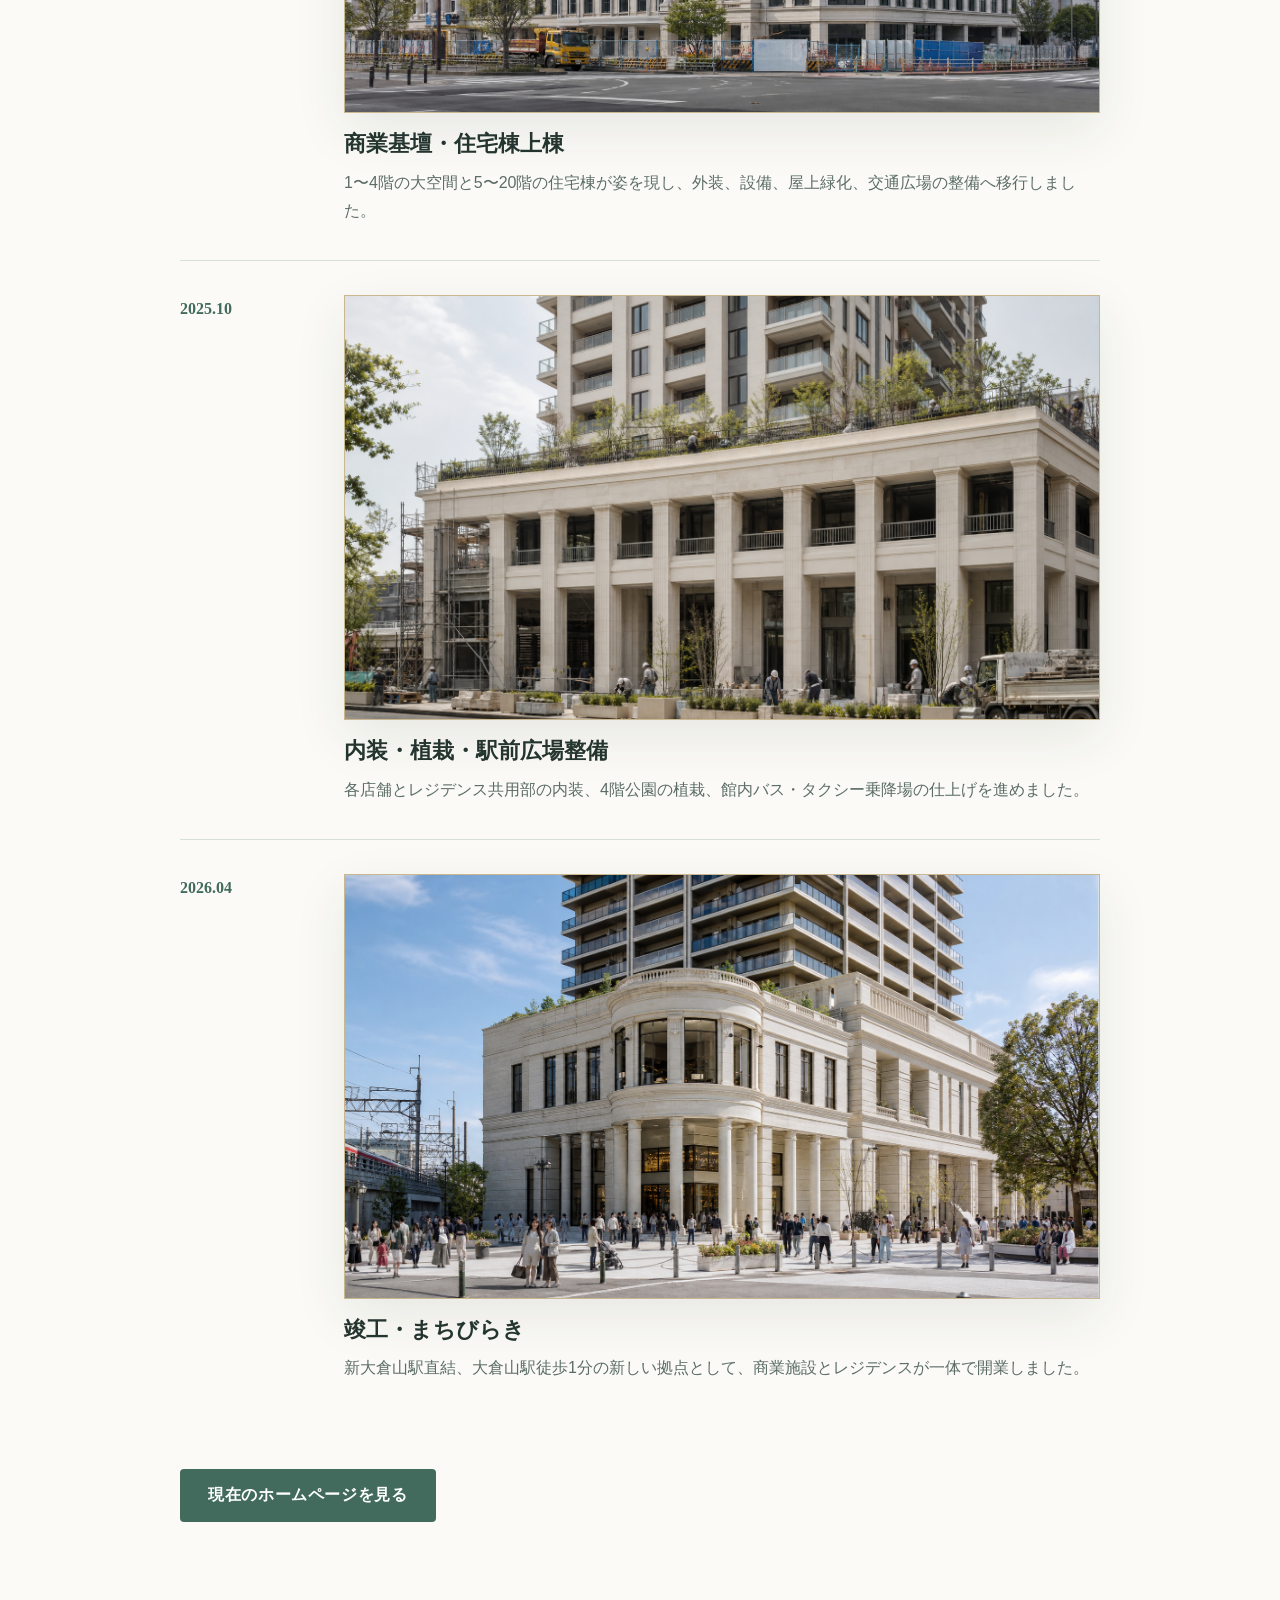
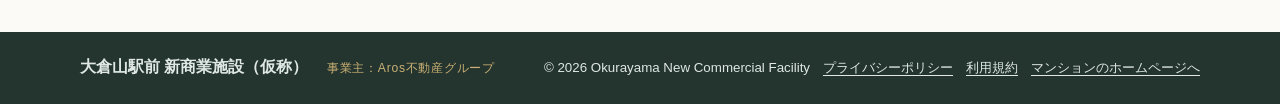
==== commit 73fcd7bd: "Expand facility visuals and tenant details" ====
--- a/history.html
+++ b/history.html
@@ -5,14 +5,14 @@
   <header class="site-header"><div class="container header-inner"><a class="logo" href="index.html">大倉山駅前 <span>新商業施設（仮称）</span></a><button class="home-menu-button" type="button" aria-expanded="false" aria-controls="home-menu"><span>HOME</span><i aria-hidden="true"></i></button><nav id="home-menu" class="home-menu" aria-label="ホームメニュー" hidden><a href="index.html#features">施設コンセプト</a><a href="index.html#gallery">フロア構成</a><a href="index.html#visuals">計画イメージ</a><a href="index.html#shops">ショップ</a><a href="index.html#access">アクセス</a><a href="index.html#contact">お問い合わせ</a><a href="privacy.html">プライバシーポリシー</a><a href="terms.html">利用規約</a><a href="residence.html">マンションのホームページ</a><a href="history.html">制作履歴</a></nav></div></header>
   <main><section class="section history-section" aria-labelledby="history-title"><div class="container history-inner"><p class="eyebrow">Project History</p><h1 id="history-title">計画から竣工までの歩み</h1><p class="policy-lead">駅前の新しい生活拠点として構想され、地域との対話、設計、工事を経て完成した施設の記録です。掲載内容は本サイトの完成想定に基づくストーリーです。</p>
     <ol class="history-timeline">
-      <li><time datetime="2019-04">2019.04</time><div><h2>駅前再整備の検討開始</h2><p>駅前交通の改善、日常の買い物、地域交流、住まいを一体化する複合施設の可能性を検討し始めました。</p></div></li>
-      <li><time datetime="2020-11">2020.11</time><div><h2>基本構想を公表</h2><p>1〜4階を商業・公共交通・公園、5〜20階を住宅とする基本構成をまとめ、地域説明会と意見交換を行いました。</p></div></li>
-      <li><time datetime="2022-06">2022.06</time><div><h2>設計決定・既存建物解体</h2><p>ギリシャ建築を思わせる列柱と明るい石材、中央アトリウム、4階屋上公園を設計の核とし、準備工事に着手しました。</p></div></li>
-      <li><time datetime="2023-02">2023.02</time><div><h2>本体工事着工</h2><p>地下駅接続部と基礎から工事を開始。周辺交通と歩行者動線を確保しながら段階的に躯体を立ち上げました。</p></div></li>
-      <li><time datetime="2024-08">2024.08</time><div><h2>商業基壇・住宅棟上棟</h2><p>1〜4階の大空間と5〜20階の住宅棟が姿を現し、外装、設備、屋上緑化、交通広場の整備へ移行しました。</p></div></li>
-      <li><time datetime="2025-10">2025.10</time><div><h2>内装・植栽・駅前広場整備</h2><p>各店舗とレジデンス共用部の内装、4階公園の植栽、館内バス・タクシー乗降場の仕上げを進めました。</p></div></li>
-      <li><time datetime="2026-04">2026.04</time><div><h2>竣工・まちびらき</h2><p>新大倉山駅直結、大倉山駅徒歩1分の新しい拠点として、商業施設とレジデンスが一体で開業しました。</p></div></li>
+      <li><time datetime="2019-04">2019.04</time><div><img src="images/history/2019-planning.png" alt="駅前再整備の模型を囲む計画検討会"><h2>駅前再整備の検討開始</h2><p>駅前交通の改善、日常の買い物、地域交流、住まいを一体化する複合施設の可能性を検討し始めました。</p></div></li>
+      <li><time datetime="2020-11">2020.11</time><div><img src="images/history/2020-concept.png" alt="地域説明会で基本構想を説明する様子"><h2>基本構想を公表</h2><p>1〜4階を商業・公共交通・公園、5〜20階を住宅とする基本構成をまとめ、地域説明会と意見交換を行いました。</p></div></li>
+      <li><time datetime="2022-06">2022.06</time><div><img src="images/history/2022-demolition.png" alt="既存建物の解体と敷地準備工事"><h2>設計決定・既存建物解体</h2><p>ギリシャ建築を思わせる列柱と明るい石材、中央アトリウム、4階屋上公園を設計の核とし、準備工事に着手しました。</p></div></li>
+      <li><time datetime="2023-02">2023.02</time><div><img src="images/history/2023-foundation.png" alt="基礎と地下駅接続部の工事"><h2>本体工事着工</h2><p>地下駅接続部と基礎から工事を開始。周辺交通と歩行者動線を確保しながら段階的に躯体を立ち上げました。</p></div></li>
+      <li><time datetime="2024-08">2024.08</time><div><img src="images/history/2024-topping-out.png" alt="商業基壇と住宅棟の上棟時の様子"><h2>商業基壇・住宅棟上棟</h2><p>1〜4階の大空間と5〜20階の住宅棟が姿を現し、外装、設備、屋上緑化、交通広場の整備へ移行しました。</p></div></li>
+      <li><time datetime="2025-10">2025.10</time><div><img src="images/history/2025-fitout.png" alt="列柱の仕上げと植栽工事"><h2>内装・植栽・駅前広場整備</h2><p>各店舗とレジデンス共用部の内装、4階公園の植栽、館内バス・タクシー乗降場の仕上げを進めました。</p></div></li>
+      <li><time datetime="2026-04">2026.04</time><div><img src="images/history/2026-opening.png" alt="竣工した施設のまちびらき"><h2>竣工・まちびらき</h2><p>新大倉山駅直結、大倉山駅徒歩1分の新しい拠点として、商業施設とレジデンスが一体で開業しました。</p></div></li>
     </ol><a class="button" href="index.html">現在のホームページを見る</a>
   </div></section></main>
-  <footer><div class="container footer-inner"><p>大倉山駅前 新商業施設（仮称）</p><small>&copy; <span id="year"></span> Okurayama New Commercial Facility　<a href="privacy.html">プライバシーポリシー</a>　<a href="terms.html">利用規約</a>　<a href="residence.html">マンションのホームページへ</a></small></div></footer>
+  <footer><div class="container footer-inner"><p>大倉山駅前 新商業施設（仮称） <span>事業主：Aros不動産グループ</span></p><small>&copy; <span id="year"></span> Okurayama New Commercial Facility　<a href="privacy.html">プライバシーポリシー</a>　<a href="terms.html">利用規約</a>　<a href="residence.html">マンションのホームページへ</a></small></div></footer>
 </body></html>
--- a/styles.css
+++ b/styles.css
@@ -110,6 +110,7 @@
 .button:hover { background: var(--primary-dark); transform: translateY(-2px); }
 .button:focus-visible, input:focus-visible, textarea:focus-visible, a:focus-visible { outline: 3px solid #9dc1b4; outline-offset: 3px; }
 .section { padding-block: 110px; }
+.section:not(.residence-plans)::before { display: block; width: min(1160px, calc(100% - 40px)); height: 10px; margin: -64px auto 54px; background: repeating-linear-gradient(90deg, #b79b61 0 14px, transparent 14px 20px, #b79b61 20px 24px, transparent 24px 34px); opacity: .38; content: ""; }
 .section-heading { margin-bottom: 48px; }
 
 .feature-grid { display: grid; grid-template-columns: repeat(3, 1fr); gap: 24px; }
@@ -165,6 +166,10 @@
 .residence-promo-overlay em { width: max-content; padding-bottom: 6px; border-bottom: 1px solid #d4bb81; color: #e4d4b2; font-style: normal; font-weight: 700; }
 
 .shops-section { background: var(--ink); color: var(--white); }
+.facility-hours { display: flex; align-items: center; gap: 22px; margin: -16px 0 48px; padding: 22px 26px; border: 1px solid #8e7b52; background: linear-gradient(135deg, #262923, #171915); }
+.facility-hours span { color: #d2b978; font-size: .68rem; font-weight: 700; letter-spacing: .18em; }
+.facility-hours strong { font-family: Georgia, "Yu Mincho", serif; font-size: 1.35rem; }
+.facility-hours small { margin-left: auto; color: #aaa99f; }
 .shops-heading { display: grid; grid-template-columns: 1.1fr 0.9fr; align-items: end; gap: 48px; }
 .shops-heading .eyebrow { color: #a8c5ba; }
 .shops-heading > p { margin: 0 0 20px; color: #c8d5d0; }
@@ -194,7 +199,7 @@
 .facility-card h4, .park-feature h4 { margin: 5px 0 8px; font-size: 1.05rem; }
 .facility-card p, .park-feature p { margin: 0; color: var(--muted); font-size: .78rem; }
 .park-feature { display: grid; grid-template-columns: 1.35fr .65fr; align-items: center; gap: 36px; margin-top: 18px; color: var(--ink); background: var(--paper); }
-.park-feature > img { display: block; width: 100%; height: 100%; min-height: 340px; object-fit: cover; }
+.park-slideshow { position: relative; min-height: 420px; }
 .park-feature > div { padding: 30px 34px 30px 0; }
 .park-feature h4 { font-size: 1.4rem; }
 .tenant-dialog { width: min(1040px, calc(100% - 32px)); max-height: calc(100vh - 32px); padding: 42px; overflow-y: auto; border: 1px solid #bda678; color: var(--ink); background: var(--paper); box-shadow: 0 30px 100px rgba(0,0,0,.45); }
@@ -209,6 +214,11 @@
 .tenant-dialog-images figcaption { padding: 9px 12px; color: var(--muted); font-size: .7rem; }
 .tenant-dialog-note { margin: 14px 0 0; color: var(--muted); font-size: .7rem; }
 .tenant-dialog-phone { margin: 0 0 18px; font-weight: 700; }
+.tenant-dialog-hours { display: grid; grid-template-columns: 1fr 1fr 1fr; margin: 0 0 22px; border-top: 1px solid var(--line); border-bottom: 1px solid var(--line); }
+.tenant-dialog-hours div { padding: 14px; border-right: 1px solid var(--line); }
+.tenant-dialog-hours div:last-child { border: 0; }
+.tenant-dialog-hours dt { color: var(--muted); font-size: .68rem; font-weight: 700; letter-spacing: .12em; }
+.tenant-dialog-hours dd { margin: 5px 0 0; font-weight: 700; }
 .tenant-dialog-actions { display: flex; flex-wrap: wrap; gap: 12px; }
 .button-secondary { border: 1px solid var(--primary); color: var(--primary); background: transparent; }
 
@@ -290,10 +300,9 @@
 .slideshow-slide.is-active { opacity: 1; transform: scale(1); }
 .residence-end-cta { padding: 28px; background: #10110f; }
 .residence-end-cta a { position: relative; display: block; max-width: 1380px; min-height: 430px; overflow: hidden; margin: auto; color: #fff; text-decoration: none; }
-.residence-end-cta img { position: absolute; inset: 0; width: 100%; height: 100%; object-fit: cover; transition: transform .8s; }
+.residence-cta-slideshow { position: absolute; inset: 0; }
 .residence-end-cta a::after { position: absolute; inset: 0; background: linear-gradient(90deg, rgba(10,11,9,.86), rgba(10,11,9,.12)); content: ""; }
-.residence-end-cta a:hover img { transform: scale(1.025); }
-.residence-end-cta span { position: absolute; z-index: 1; top: 50%; left: clamp(28px, 7vw, 100px); display: grid; max-width: 620px; gap: 14px; transform: translateY(-50%); }
+.residence-end-cta a > span:not(.slideshow) { position: absolute; z-index: 1; top: 50%; left: clamp(28px, 7vw, 100px); display: grid; max-width: 620px; gap: 14px; transform: translateY(-50%); }
 .residence-end-cta small { color: #d4bb81; font-weight: 700; letter-spacing: .2em; }
 .residence-end-cta strong { font-family: Georgia, "Yu Mincho", serif; font-size: clamp(1.9rem, 4vw, 3.5rem); font-weight: 400; line-height: 1.45; }
 .residence-end-cta em { color: #e4d4b2; font-style: normal; font-weight: 700; }
@@ -346,6 +355,8 @@
 .residence-type-card figure img { display: block; width: 100%; height: 100%; min-height: 300px; object-fit: cover; }
 .residence-type-card figure:not(.type-interior) img { object-fit: contain; }
 .residence-type-card figcaption { padding: 9px 14px; color: #786d5c; background: #eee7da; font-size: .68rem; letter-spacing: .08em; }
+.type-interior { display: grid; grid-template-rows: 1fr auto; }
+.type-slideshow { position: relative; min-height: 300px; }
 .type-summary { display: flex; padding: 34px 28px; flex-direction: column; justify-content: center; }
 .type-summary > span { color: #c6a969; font-size: .72rem; font-weight: 700; letter-spacing: .12em; }
 .type-summary h3 { margin: 13px 0 28px; color: #f5eee0; font-size: 1.6rem; font-weight: 400; }
@@ -399,6 +410,8 @@
 .history-timeline time { color: var(--primary); font-family: Georgia, serif; font-weight: 700; }
 .history-timeline h2 { margin: -8px 0 8px; font-size: 1.35rem; }
 .history-timeline p { margin: 0; color: var(--muted); }
+.history-timeline img { display: block; width: 100%; aspect-ratio: 16 / 9; margin: 0 0 24px; border: 1px solid #c8b78f; object-fit: cover; box-shadow: var(--shadow); }
+.footer-inner p span { margin-left: 14px; color: #cbb174; font-size: .76rem; font-weight: 400; letter-spacing: .06em; }
 
 @media (max-width: 760px) {
   .container { width: min(100% - 32px, 640px); }
@@ -428,6 +441,8 @@
   .residence-type-card figure { border-top: 1px solid #4b4438; border-left: 0; }
   .residence-page .residence-hero { min-height: 690px; }
   .history-timeline li { grid-template-columns: 1fr; gap: 8px; }
+  .facility-hours, .tenant-dialog-hours { align-items: flex-start; grid-template-columns: 1fr; flex-direction: column; }
+  .facility-hours small { margin-left: 0; }
   .station-access-banner { align-items: flex-start; flex-direction: column; gap: 4px; }
 }
 
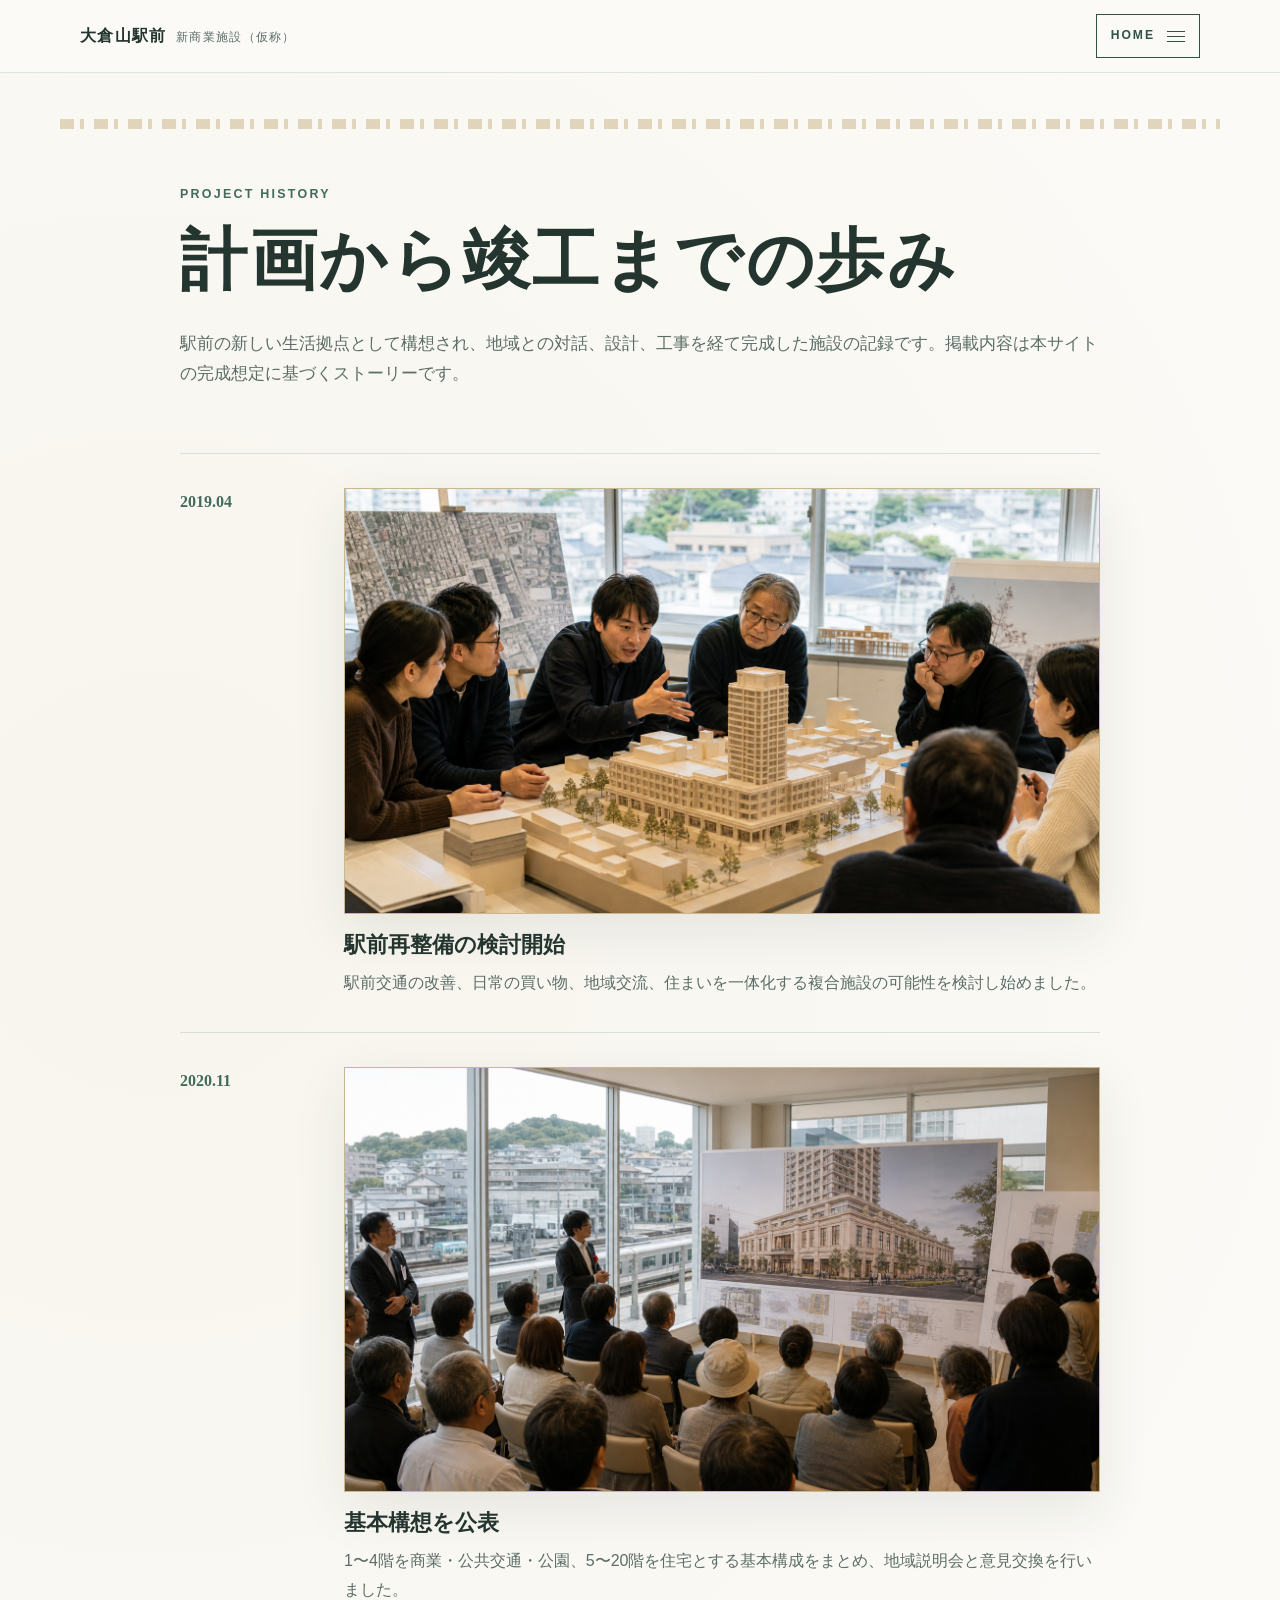
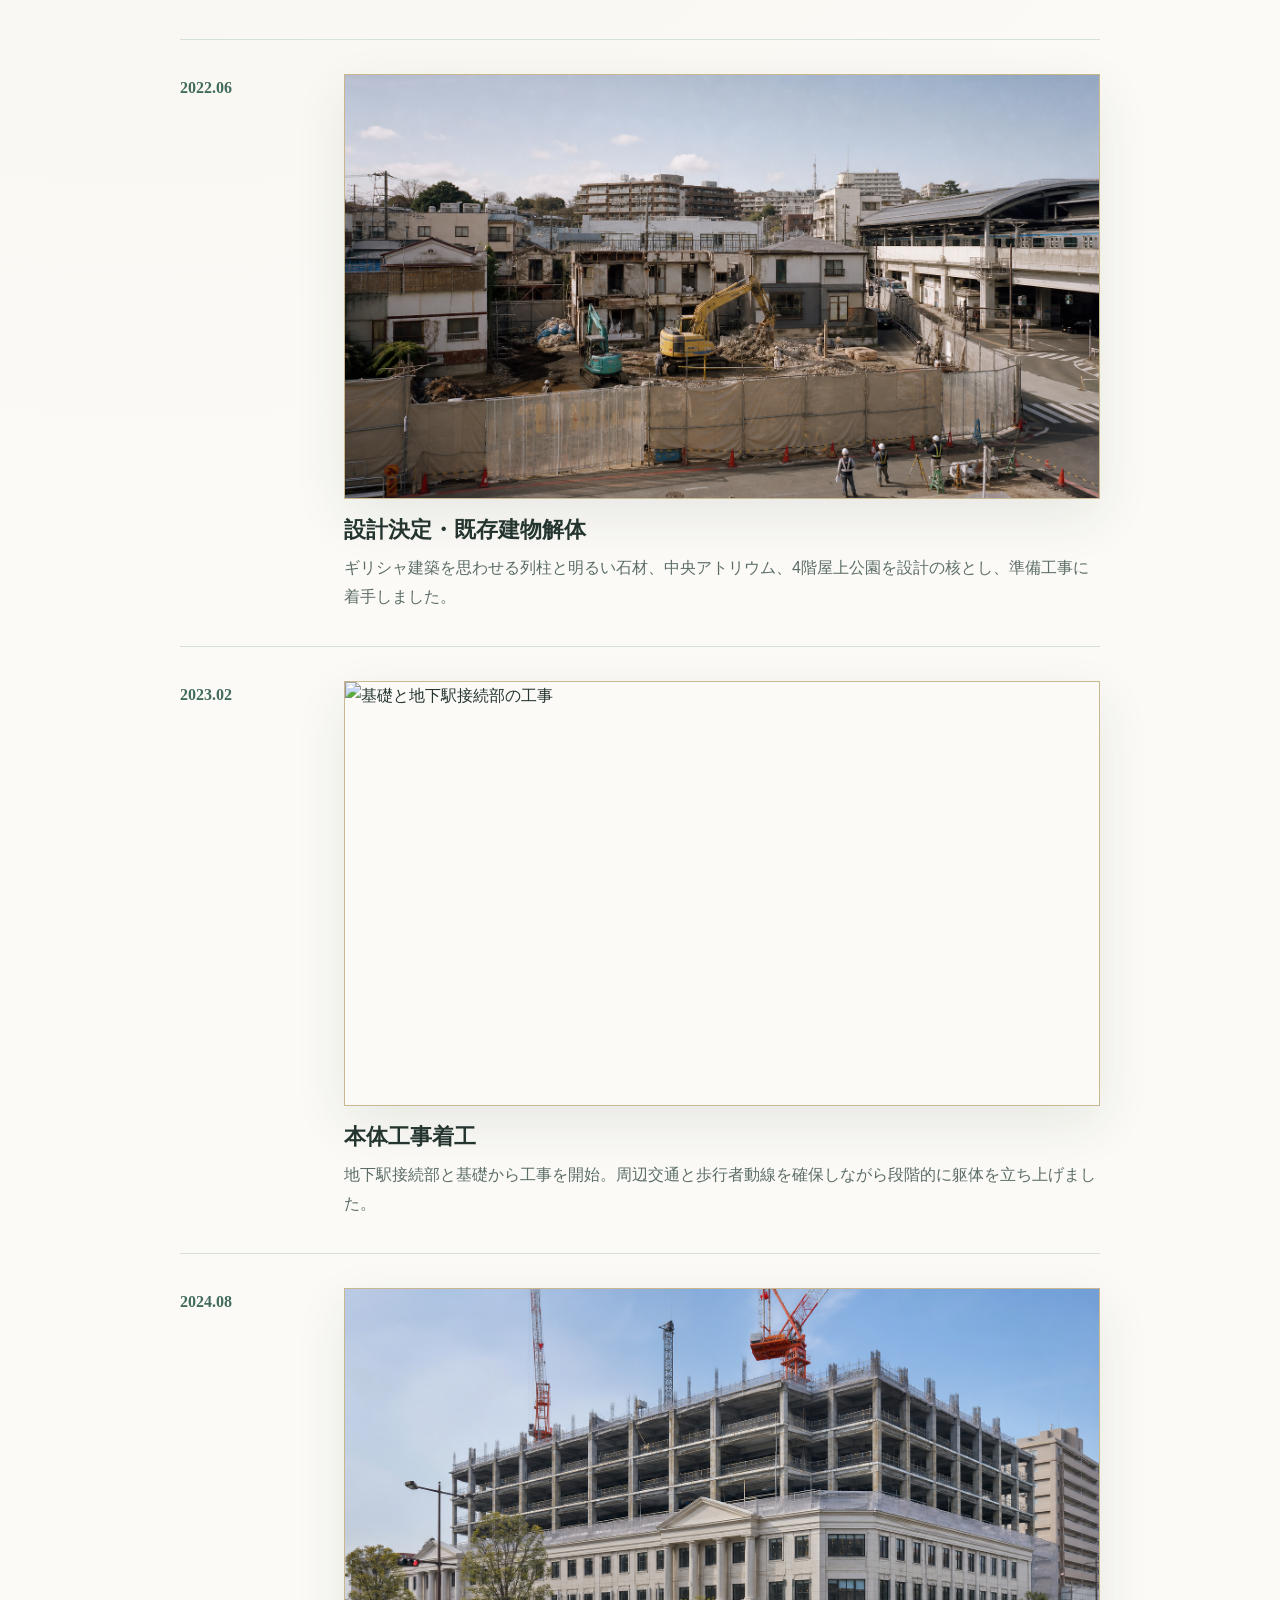
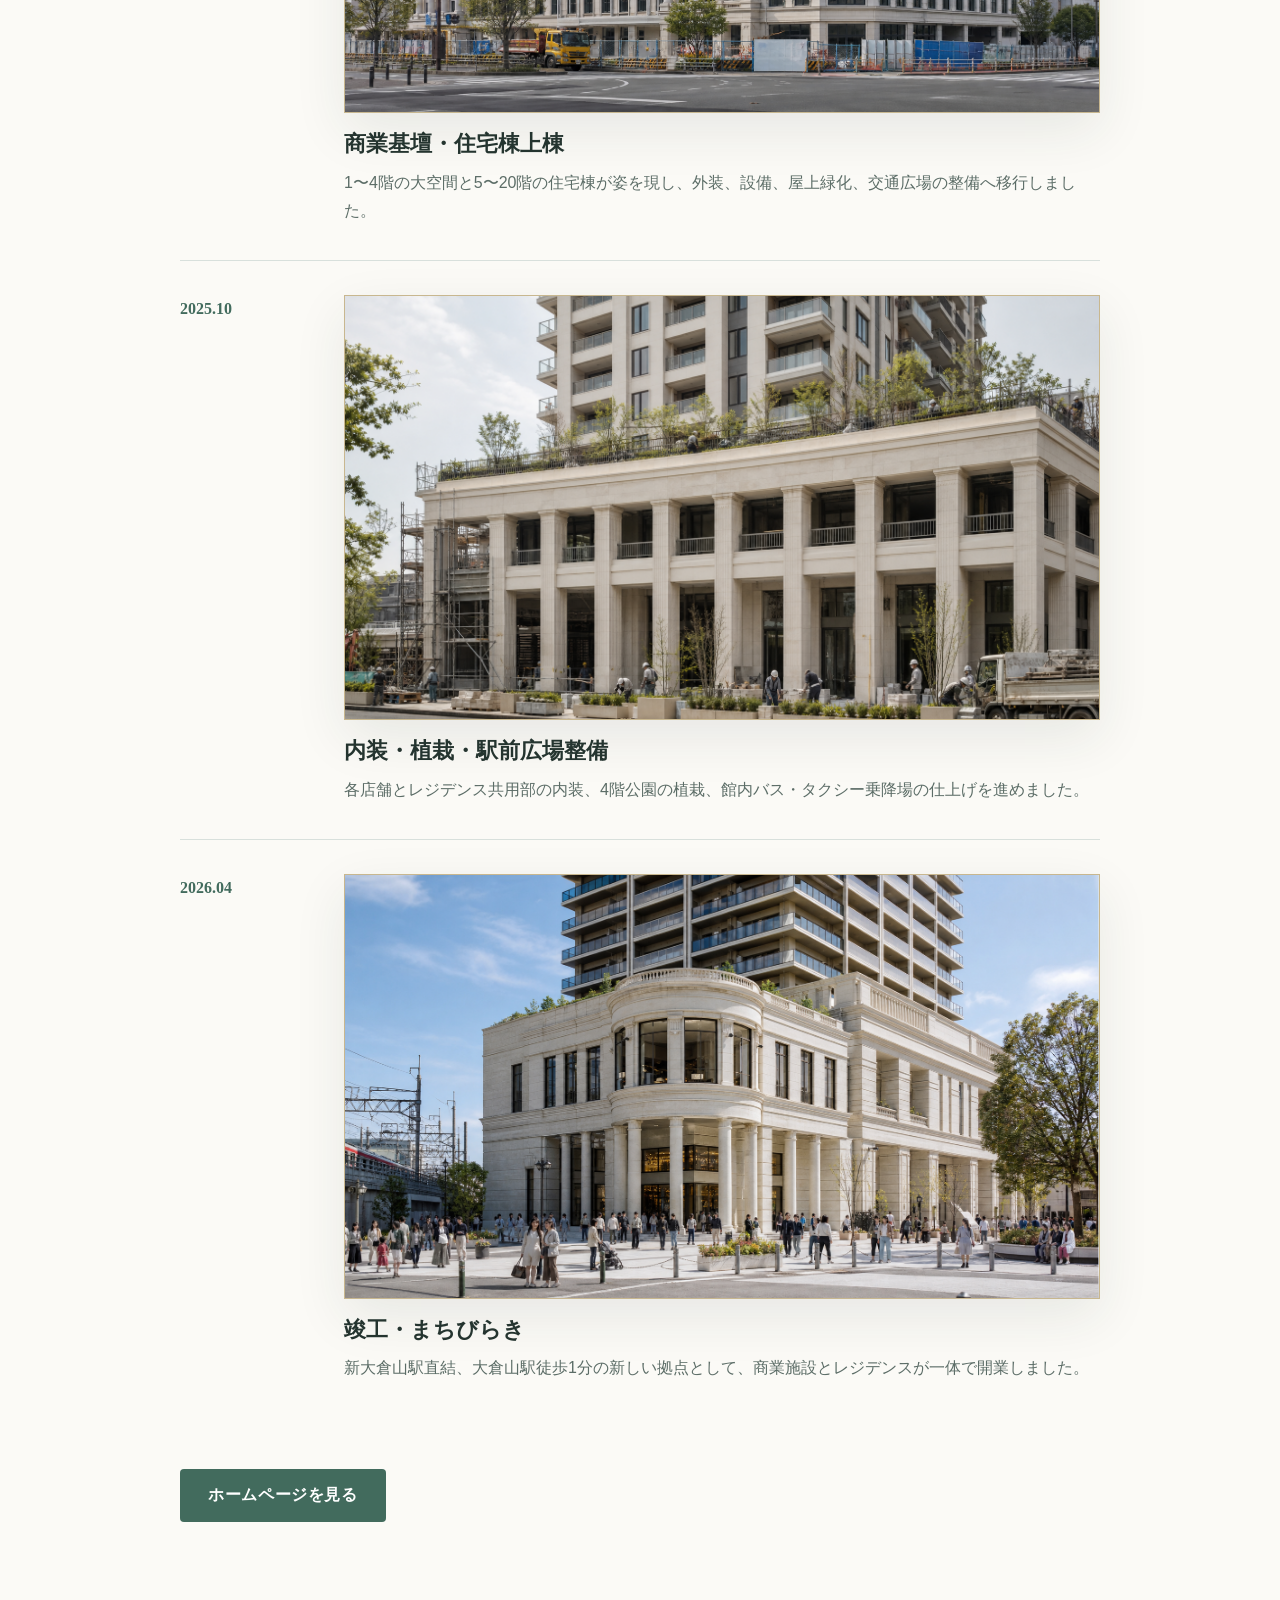
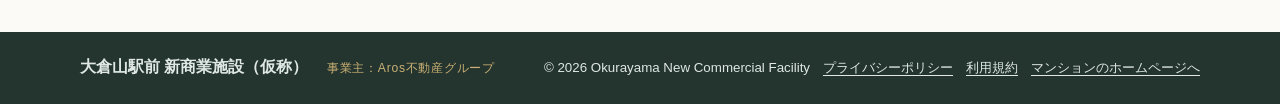
==== commit 767d0ad2: "Correct commercial floor count and facility visuals" ====
--- a/history.html
+++ b/history.html
@@ -2,7 +2,7 @@
 <html lang="ja">
 <head><meta charset="UTF-8"><meta name="viewport" content="width=device-width, initial-scale=1.0"><meta name="description" content="大倉山駅前複合施設の計画開始から竣工までの歩みです。"><title>施設の歩み｜大倉山駅前 新商業施設（仮称）</title><link rel="stylesheet" href="styles.css"><script src="script.js" defer></script></head>
 <body>
-  <header class="site-header"><div class="container header-inner"><a class="logo" href="index.html">大倉山駅前 <span>新商業施設（仮称）</span></a><button class="home-menu-button" type="button" aria-expanded="false" aria-controls="home-menu"><span>HOME</span><i aria-hidden="true"></i></button><nav id="home-menu" class="home-menu" aria-label="ホームメニュー" hidden><a href="index.html#features">施設コンセプト</a><a href="index.html#gallery">フロア構成</a><a href="index.html#visuals">計画イメージ</a><a href="index.html#shops">ショップ</a><a href="index.html#access">アクセス</a><a href="index.html#contact">お問い合わせ</a><a href="privacy.html">プライバシーポリシー</a><a href="terms.html">利用規約</a><a href="residence.html">マンションのホームページ</a><a href="history.html">制作履歴</a></nav></div></header>
+  <header class="site-header"><div class="container header-inner"><a class="logo" href="index.html">大倉山駅前 <span>新商業施設（仮称）</span></a><button class="home-menu-button" type="button" aria-expanded="false" aria-controls="home-menu"><span>HOME</span><i aria-hidden="true"></i></button><nav id="home-menu" class="home-menu" aria-label="ホームメニュー" hidden><a href="index.html#news">お知らせ</a><a href="index.html#features">施設コンセプト</a><a href="index.html#gallery">フロア構成</a><a href="index.html#visuals">計画イメージ</a><a href="index.html#floor-images">各フロアのイメージ</a><a href="index.html#shops">ショップ</a><a href="index.html#access">アクセス</a><a href="index.html#contact">お問い合わせ</a><a href="privacy.html">プライバシーポリシー</a><a href="terms.html">利用規約</a><a href="residence.html">マンションのホームページ</a><a href="history.html">完成までの軌跡</a></nav></div></header>
   <main><section class="section history-section" aria-labelledby="history-title"><div class="container history-inner"><p class="eyebrow">Project History</p><h1 id="history-title">計画から竣工までの歩み</h1><p class="policy-lead">駅前の新しい生活拠点として構想され、地域との対話、設計、工事を経て完成した施設の記録です。掲載内容は本サイトの完成想定に基づくストーリーです。</p>
     <ol class="history-timeline">
       <li><time datetime="2019-04">2019.04</time><div><img src="images/history/2019-planning.png" alt="駅前再整備の模型を囲む計画検討会"><h2>駅前再整備の検討開始</h2><p>駅前交通の改善、日常の買い物、地域交流、住まいを一体化する複合施設の可能性を検討し始めました。</p></div></li>
@@ -12,7 +12,7 @@
       <li><time datetime="2024-08">2024.08</time><div><img src="images/history/2024-topping-out.png" alt="商業基壇と住宅棟の上棟時の様子"><h2>商業基壇・住宅棟上棟</h2><p>1〜4階の大空間と5〜20階の住宅棟が姿を現し、外装、設備、屋上緑化、交通広場の整備へ移行しました。</p></div></li>
       <li><time datetime="2025-10">2025.10</time><div><img src="images/history/2025-fitout.png" alt="列柱の仕上げと植栽工事"><h2>内装・植栽・駅前広場整備</h2><p>各店舗とレジデンス共用部の内装、4階公園の植栽、館内バス・タクシー乗降場の仕上げを進めました。</p></div></li>
       <li><time datetime="2026-04">2026.04</time><div><img src="images/history/2026-opening.png" alt="竣工した施設のまちびらき"><h2>竣工・まちびらき</h2><p>新大倉山駅直結、大倉山駅徒歩1分の新しい拠点として、商業施設とレジデンスが一体で開業しました。</p></div></li>
-    </ol><a class="button" href="index.html">現在のホームページを見る</a>
+    </ol><a class="button" href="index.html">ホームページを見る</a>
   </div></section></main>
   <footer><div class="container footer-inner"><p>大倉山駅前 新商業施設（仮称） <span>事業主：Aros不動産グループ</span></p><small>&copy; <span id="year"></span> Okurayama New Commercial Facility　<a href="privacy.html">プライバシーポリシー</a>　<a href="terms.html">利用規約</a>　<a href="residence.html">マンションのホームページへ</a></small></div></footer>
 </body></html>
--- a/styles.css
+++ b/styles.css
@@ -112,6 +112,17 @@
 .section { padding-block: 110px; }
 .section:not(.residence-plans)::before { display: block; width: min(1160px, calc(100% - 40px)); height: 10px; margin: -64px auto 54px; background: repeating-linear-gradient(90deg, #b79b61 0 14px, transparent 14px 20px, #b79b61 20px 24px, transparent 24px 34px); opacity: .38; content: ""; }
 .section-heading { margin-bottom: 48px; }
+
+.news-section { background: var(--white); }
+.news-layout { display: grid; grid-template-columns: .38fr 1fr; gap: 72px; }
+.news-heading { margin-bottom: 0; }
+.news-list { border-top: 1px solid var(--line); }
+.news-item { display: grid; grid-template-columns: 130px 1fr; gap: 28px; padding: 28px 4px; border-bottom: 1px solid var(--line); }
+.news-item time { padding-top: 4px; color: var(--muted); font-family: Georgia, serif; font-size: .82rem; letter-spacing: .08em; }
+.news-item span { display: inline-block; padding: 2px 10px; color: var(--primary-dark); background: var(--soft); font-size: .68rem; font-weight: 700; letter-spacing: .08em; }
+.news-item-campaign span { color: #8a541b; background: #f6ead4; }
+.news-item h3 { margin: 8px 0 5px; font-size: 1.12rem; }
+.news-item p { margin: 0; color: var(--muted); font-size: .86rem; }
 
 .feature-grid { display: grid; grid-template-columns: repeat(3, 1fr); gap: 24px; }
 .feature-card { padding: 36px; border: 1px solid var(--line); background: var(--white); box-shadow: var(--shadow); }
@@ -155,6 +166,19 @@
 .image-crop { display: block; width: 100%; height: auto; background: var(--white); }
 .split-visual-card figcaption { padding: 14px 18px; font-weight: 700; }
 .supporting-visuals { margin-top: 54px; }
+.floor-image-section { margin-top: 76px; padding-top: 64px; border-top: 1px solid #d6ccba; scroll-margin-top: 100px; }
+.floor-image-heading { display: grid; grid-template-columns: 1fr .8fr; align-items: end; gap: 0 48px; margin-bottom: 28px; }
+.floor-image-heading .eyebrow { grid-column: 1 / -1; }
+.floor-image-heading h3 { margin: 0; font-size: clamp(1.7rem, 3vw, 2.35rem); }
+.floor-image-heading > p:last-child { margin: 0 0 5px; color: var(--muted); }
+.floor-image-grid { display: grid; grid-template-columns: repeat(2, minmax(0, 1fr)); gap: 28px; }
+.floor-image-card { overflow: hidden; margin: 0; background: var(--white); box-shadow: var(--shadow); }
+.floor-image-card img { display: block; width: 100%; aspect-ratio: 16 / 9; object-fit: cover; }
+.floor-image-card figcaption { display: grid; grid-template-columns: auto 1fr; align-items: center; gap: 16px; padding: 18px 20px 20px; }
+.floor-image-card figcaption b { color: var(--primary); font-family: Georgia, serif; font-size: 1.7rem; }
+.floor-image-card figcaption span, .floor-image-card figcaption strong { display: block; }
+.floor-image-card figcaption span { color: var(--muted); font-size: .78rem; }
+.floor-image-card figcaption strong { margin-bottom: 2px; color: var(--ink); font-size: .95rem; }
 .residence-promo-section { padding: 28px; background: #10110f; }
 .residence-promo { position: relative; display: block; max-width: 1380px; min-height: 520px; overflow: hidden; margin: 0 auto; color: #fff; text-decoration: none; }
 .residence-promo-slideshow { position: absolute; inset: 0; min-height: 520px; transition: transform .8s; }
@@ -176,7 +200,8 @@
 .tenant-grid { display: grid; grid-template-columns: repeat(3, minmax(0, 1fr)); gap: 1px; background: #52635d; }
 .tenant-card { display: flex; min-width: 0; overflow: hidden; flex-direction: column; color: var(--ink); background: var(--paper); text-decoration: none; transition: background 0.2s, transform 0.2s; }
 .tenant-card:hover { position: relative; background: var(--white); transform: translateY(-3px); }
-.tenant-interior { display: block; width: 100%; aspect-ratio: 1.48; object-fit: cover; }
+.tenant-entrance { display: block; width: 100%; aspect-ratio: 1.48; object-fit: cover; }
+.tenant-interior-source { display: none; }
 .tenant-brand { display: grid; grid-template-columns: auto 1fr; align-items: center; gap: 0 10px; min-height: 80px; padding: 16px 22px 8px; }
 .tenant-brand img { grid-row: 1 / 3; width: 42px; height: 42px; object-fit: contain; border-radius: 50%; background: var(--white); }
 .tenant-brand b { align-self: end; font-size: 0.92rem; line-height: 1.35; }
@@ -220,6 +245,7 @@
 .tenant-dialog-hours dt { color: var(--muted); font-size: .68rem; font-weight: 700; letter-spacing: .12em; }
 .tenant-dialog-hours dd { margin: 5px 0 0; font-weight: 700; }
 .tenant-dialog-actions { display: flex; flex-wrap: wrap; gap: 12px; }
+.tenant-dialog-actions [hidden] { display: none; }
 .button-secondary { border: 1px solid var(--primary); color: var(--primary); background: transparent; }
 
 .access-section { background: var(--white); }
@@ -295,9 +321,15 @@
 footer { color: #dfe8e4; background: var(--ink); }
 .footer-inner p { font-weight: 700; }
 footer a { color: inherit; text-underline-offset: 0.22em; }
+.page-top-area { padding: 30px 24px; text-align: center; background: var(--paper); }
+.page-top-button { display: inline-flex; align-items: center; gap: 10px; padding: 12px 22px; border: 1px solid var(--primary); color: var(--primary-dark); font-size: .8rem; font-weight: 700; letter-spacing: .06em; text-decoration: none; transition: color .2s, background .2s, transform .2s; }
+.page-top-button span { font-size: 1.1rem; }
+.page-top-button:hover { color: var(--white); background: var(--primary); transform: translateY(-2px); }
 .slideshow { overflow: hidden; background: #161713; }
 .slideshow-slide { position: absolute; inset: 0; display: block; width: 100%; height: 100%; object-fit: cover; opacity: 0; transform: scale(1.025); transition: opacity 1.6s ease, transform 5.5s ease; }
 .slideshow-slide.is-active { opacity: 1; transform: scale(1); }
+.slideshow.is-interactive { cursor: pointer; touch-action: manipulation; user-select: none; -webkit-user-select: none; }
+.slideshow.is-paused { outline: 3px solid rgba(205,179,116,.85); outline-offset: -3px; }
 .residence-end-cta { padding: 28px; background: #10110f; }
 .residence-end-cta a { position: relative; display: block; max-width: 1380px; min-height: 430px; overflow: hidden; margin: auto; color: #fff; text-decoration: none; }
 .residence-cta-slideshow { position: absolute; inset: 0; }
@@ -372,6 +404,9 @@
 .residence-page .entry-inner > p:not(.eyebrow) { color: #aaa295; }
 .residence-page .back-link { color: #d1b675; }
 .residence-page footer { border-top: 1px solid #3e382e; background: #090a08; }
+.residence-page .page-top-area-residence { background: #10110f; }
+.residence-page .page-top-button { border-color: #b9904d; color: #d9bd80; }
+.residence-page .page-top-button:hover { color: #171713; background: #d9bd80; }
 .residence-outline { background: var(--soft); }
 .residence-plans { background: #f4f1e9; }
 .plans-heading { display: grid; grid-template-columns: 1.1fr 0.9fr; align-items: end; gap: 48px; }
@@ -422,7 +457,9 @@
   .residence-hero { min-height: 590px; }
   .hero-inner { padding-block: 72px; }
   .section { padding-block: 76px; }
-  .feature-grid, .image-layout, .contact-layout, .visual-heading, .visual-grid, .shops-heading, .access-heading, .access-summary, .location-grid, .plans-heading, .residence-entrance-layout { grid-template-columns: 1fr; }
+  .feature-grid, .image-layout, .contact-layout, .visual-heading, .visual-grid, .shops-heading, .access-heading, .access-summary, .location-grid, .plans-heading, .residence-entrance-layout, .news-layout, .floor-image-heading { grid-template-columns: 1fr; }
+  .news-layout { gap: 26px; }
+  .floor-image-heading { gap: 10px; }
   .plan-grid { grid-template-columns: repeat(2, 1fr); }
   .tenant-grid { grid-template-columns: repeat(2, minmax(0, 1fr)); }
   .visual-card-wide { grid-column: auto; }
@@ -444,6 +481,11 @@
   .facility-hours, .tenant-dialog-hours { align-items: flex-start; grid-template-columns: 1fr; flex-direction: column; }
   .facility-hours small { margin-left: 0; }
   .station-access-banner { align-items: flex-start; flex-direction: column; gap: 4px; }
+  .concept-visual, .visual-card, .floor-image-card, .residence-image-card, .history-timeline figure { width: min(100%, 560px); margin-inline: auto; }
+  .concept-visual img, .visual-card > img, .floor-image-card img, .residence-image-card img, .history-timeline img { max-height: 300px; object-fit: cover; }
+  .tenant-entrance, .facility-card > img { max-height: 230px; }
+  .tenant-dialog-images img { max-height: 240px; }
+  .residence-type-card figure img { min-height: 0; max-height: 280px; }
 }
 
 @media (max-width: 480px) {
@@ -455,7 +497,16 @@
   .footer-inner p, .footer-inner small { margin: 0; }
   .outline-list div { grid-template-columns: 1fr; gap: 2px; }
   .tenant-grid { grid-template-columns: 1fr; }
-  .exterior-split, .floorplan-split, .plan-grid { grid-template-columns: 1fr; }
+  .exterior-split, .floorplan-split, .floor-image-grid, .plan-grid { grid-template-columns: 1fr; }
+  .news-item { grid-template-columns: 1fr; gap: 5px; }
+  .hero { min-height: 500px; }
+  .residence-page .residence-hero { min-height: 580px; }
+  .concept-visual img, .visual-card > img, .floor-image-card img, .residence-image-card img, .history-timeline img { max-height: 230px; }
+  .split-visual-card { width: calc(100% - 24px); margin-inline: auto; }
+  .floorplan-split .split-visual-card { width: 100%; }
+  .tenant-entrance, .facility-card > img { max-height: 200px; }
+  .tenant-dialog-images img { max-height: 210px; }
+  .residence-type-card figure img { max-height: 230px; }
 }
 
 @media (prefers-reduced-motion: reduce) {
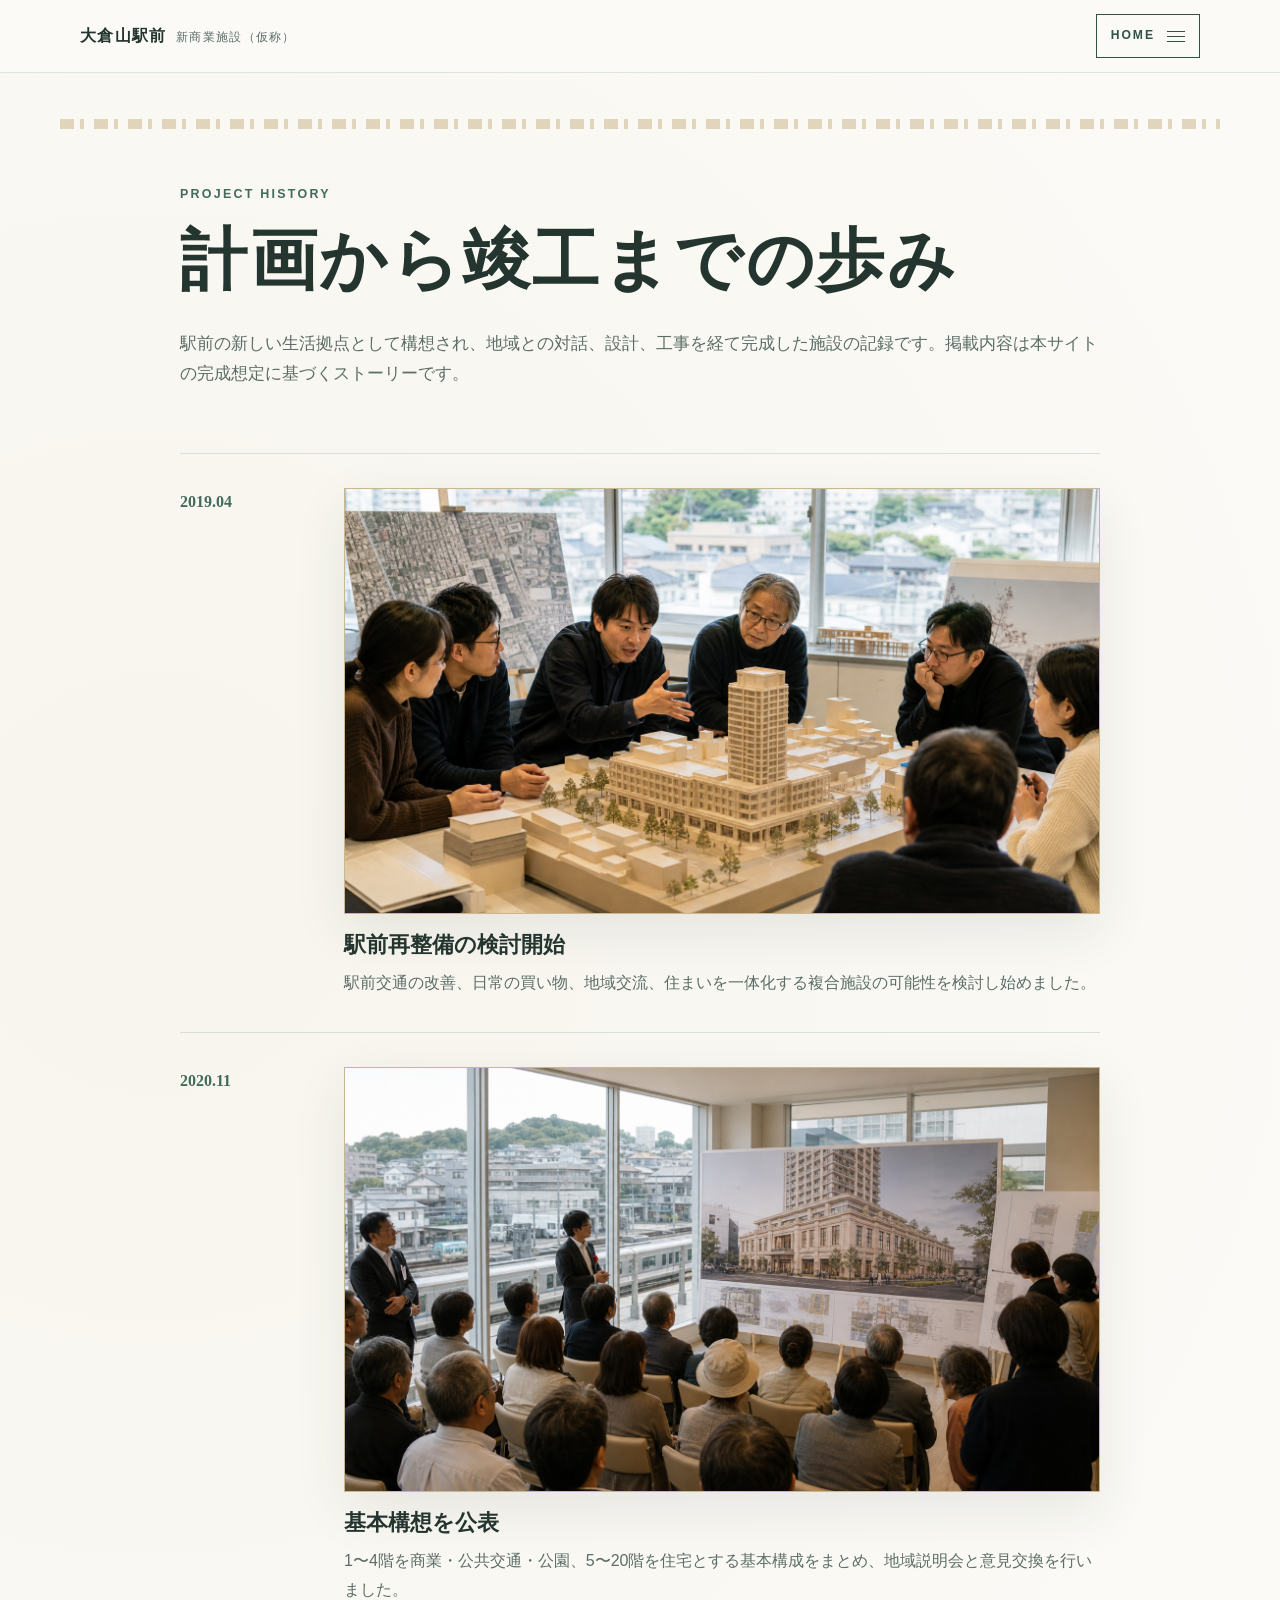
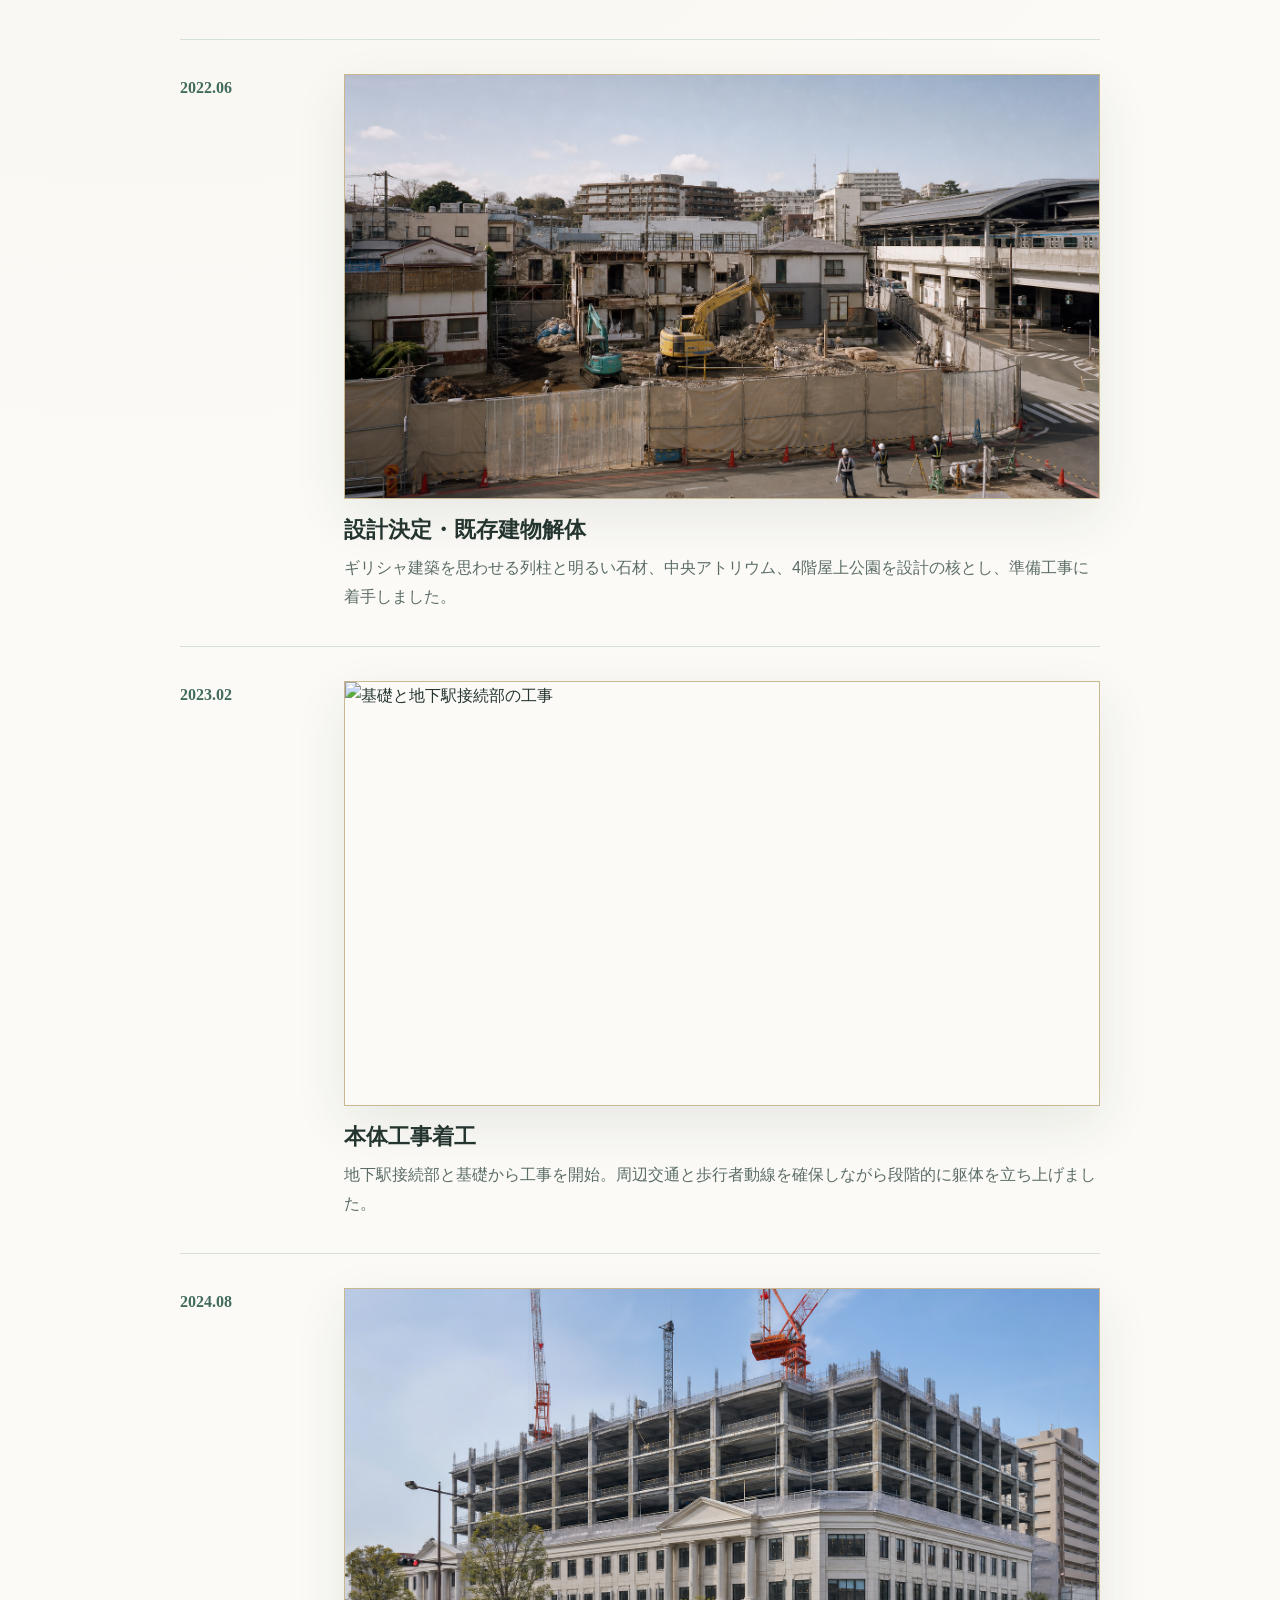
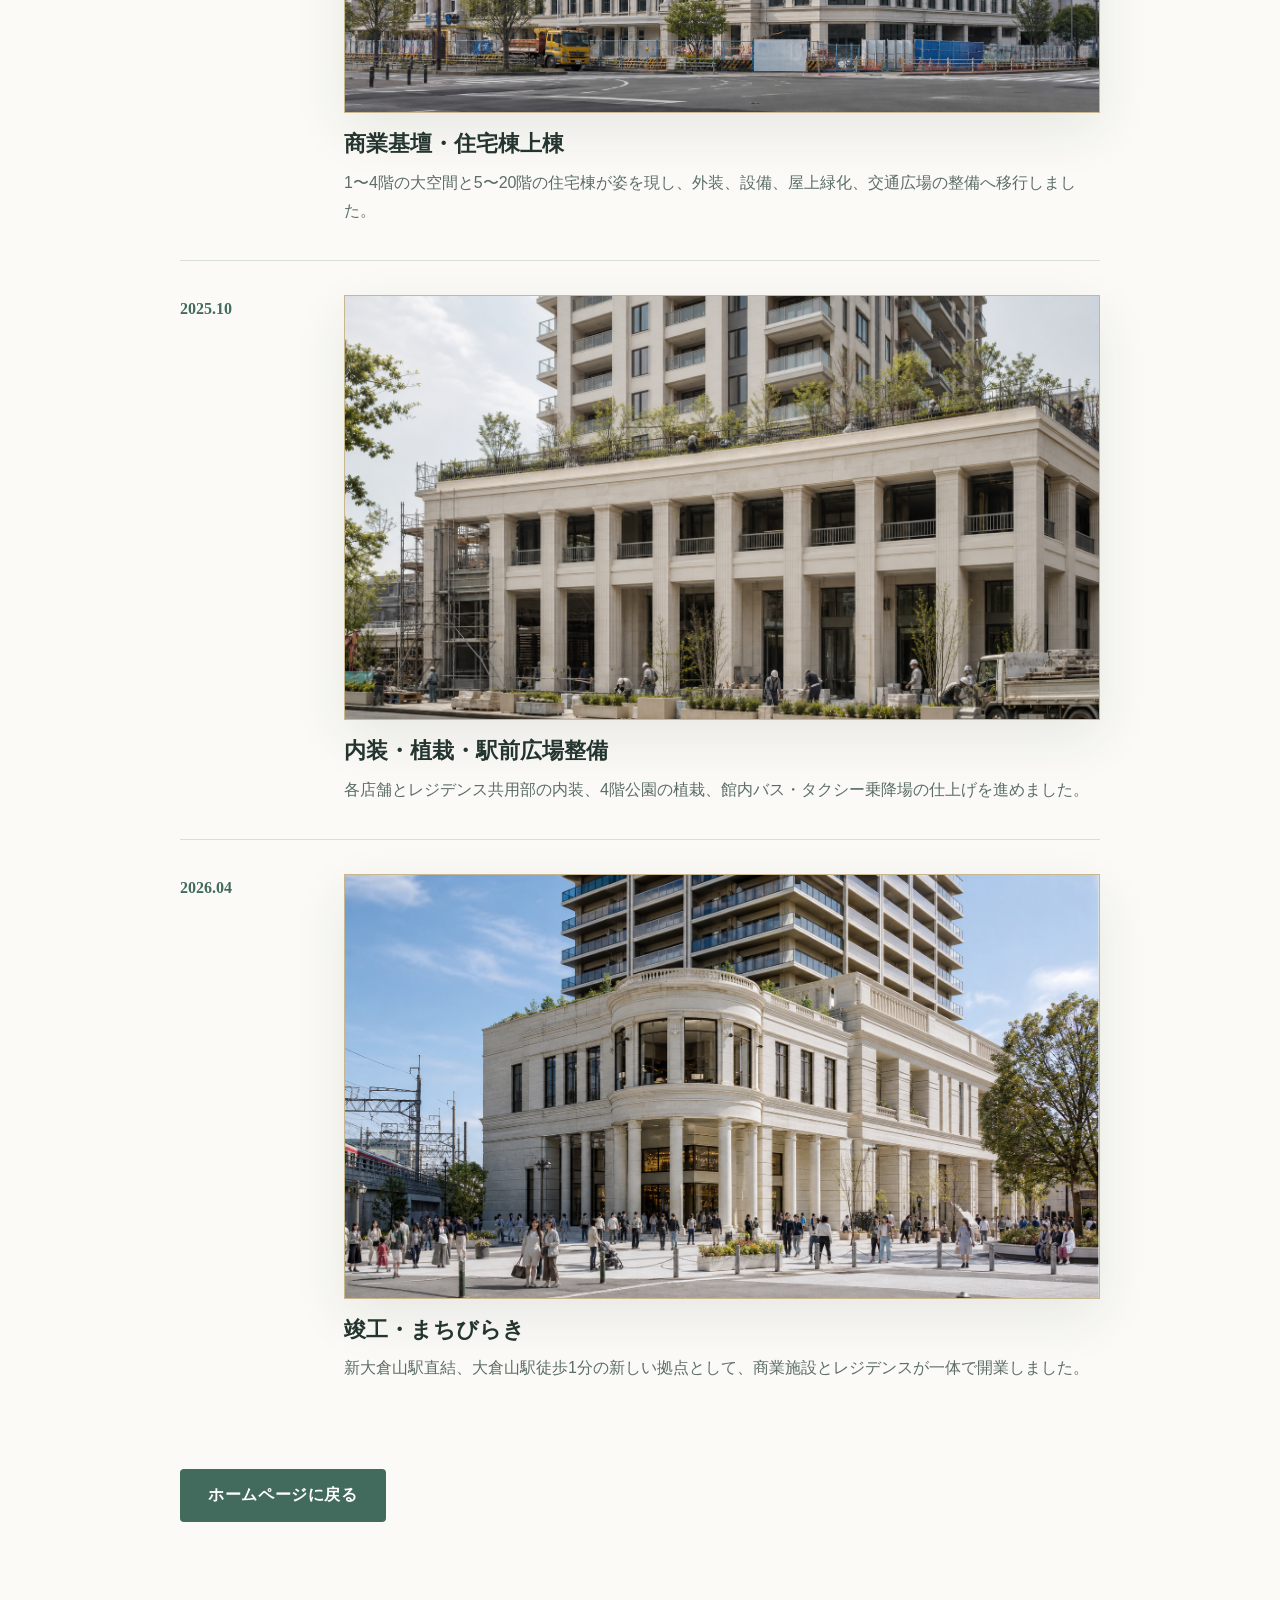
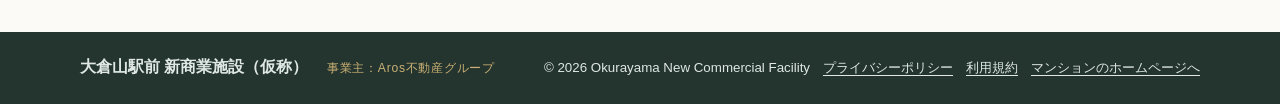
==== commit 37ca5d88: "Refine exterior floors and atrium layout" ====
--- a/history.html
+++ b/history.html
@@ -12,7 +12,7 @@
       <li><time datetime="2024-08">2024.08</time><div><img src="images/history/2024-topping-out.png" alt="商業基壇と住宅棟の上棟時の様子"><h2>商業基壇・住宅棟上棟</h2><p>1〜4階の大空間と5〜20階の住宅棟が姿を現し、外装、設備、屋上緑化、交通広場の整備へ移行しました。</p></div></li>
       <li><time datetime="2025-10">2025.10</time><div><img src="images/history/2025-fitout.png" alt="列柱の仕上げと植栽工事"><h2>内装・植栽・駅前広場整備</h2><p>各店舗とレジデンス共用部の内装、4階公園の植栽、館内バス・タクシー乗降場の仕上げを進めました。</p></div></li>
       <li><time datetime="2026-04">2026.04</time><div><img src="images/history/2026-opening.png" alt="竣工した施設のまちびらき"><h2>竣工・まちびらき</h2><p>新大倉山駅直結、大倉山駅徒歩1分の新しい拠点として、商業施設とレジデンスが一体で開業しました。</p></div></li>
-    </ol><a class="button" href="index.html">ホームページを見る</a>
+    </ol><a class="button" href="index.html">ホームページに戻る</a>
   </div></section></main>
   <footer><div class="container footer-inner"><p>大倉山駅前 新商業施設（仮称） <span>事業主：Aros不動産グループ</span></p><small>&copy; <span id="year"></span> Okurayama New Commercial Facility　<a href="privacy.html">プライバシーポリシー</a>　<a href="terms.html">利用規約</a>　<a href="residence.html">マンションのホームページへ</a></small></div></footer>
 </body></html>
--- a/styles.css
+++ b/styles.css
@@ -354,6 +354,7 @@
 .residence-hero .lead { color: #edf3f0; }
 .residence-entrance { background: var(--soft); }
 .residence-entrance-layout { display: grid; grid-template-columns: 0.7fr 1.3fr; align-items: center; gap: 64px; }
+.residence-entrance-layout-copy { grid-template-columns: minmax(0, 760px); }
 .residence-entrance-layout > div > p:not(.eyebrow) { color: var(--muted); }
 .residence-image-card { margin: 0; }
 .residence-image-card img { display: block; width: 100%; height: auto; box-shadow: var(--shadow); }
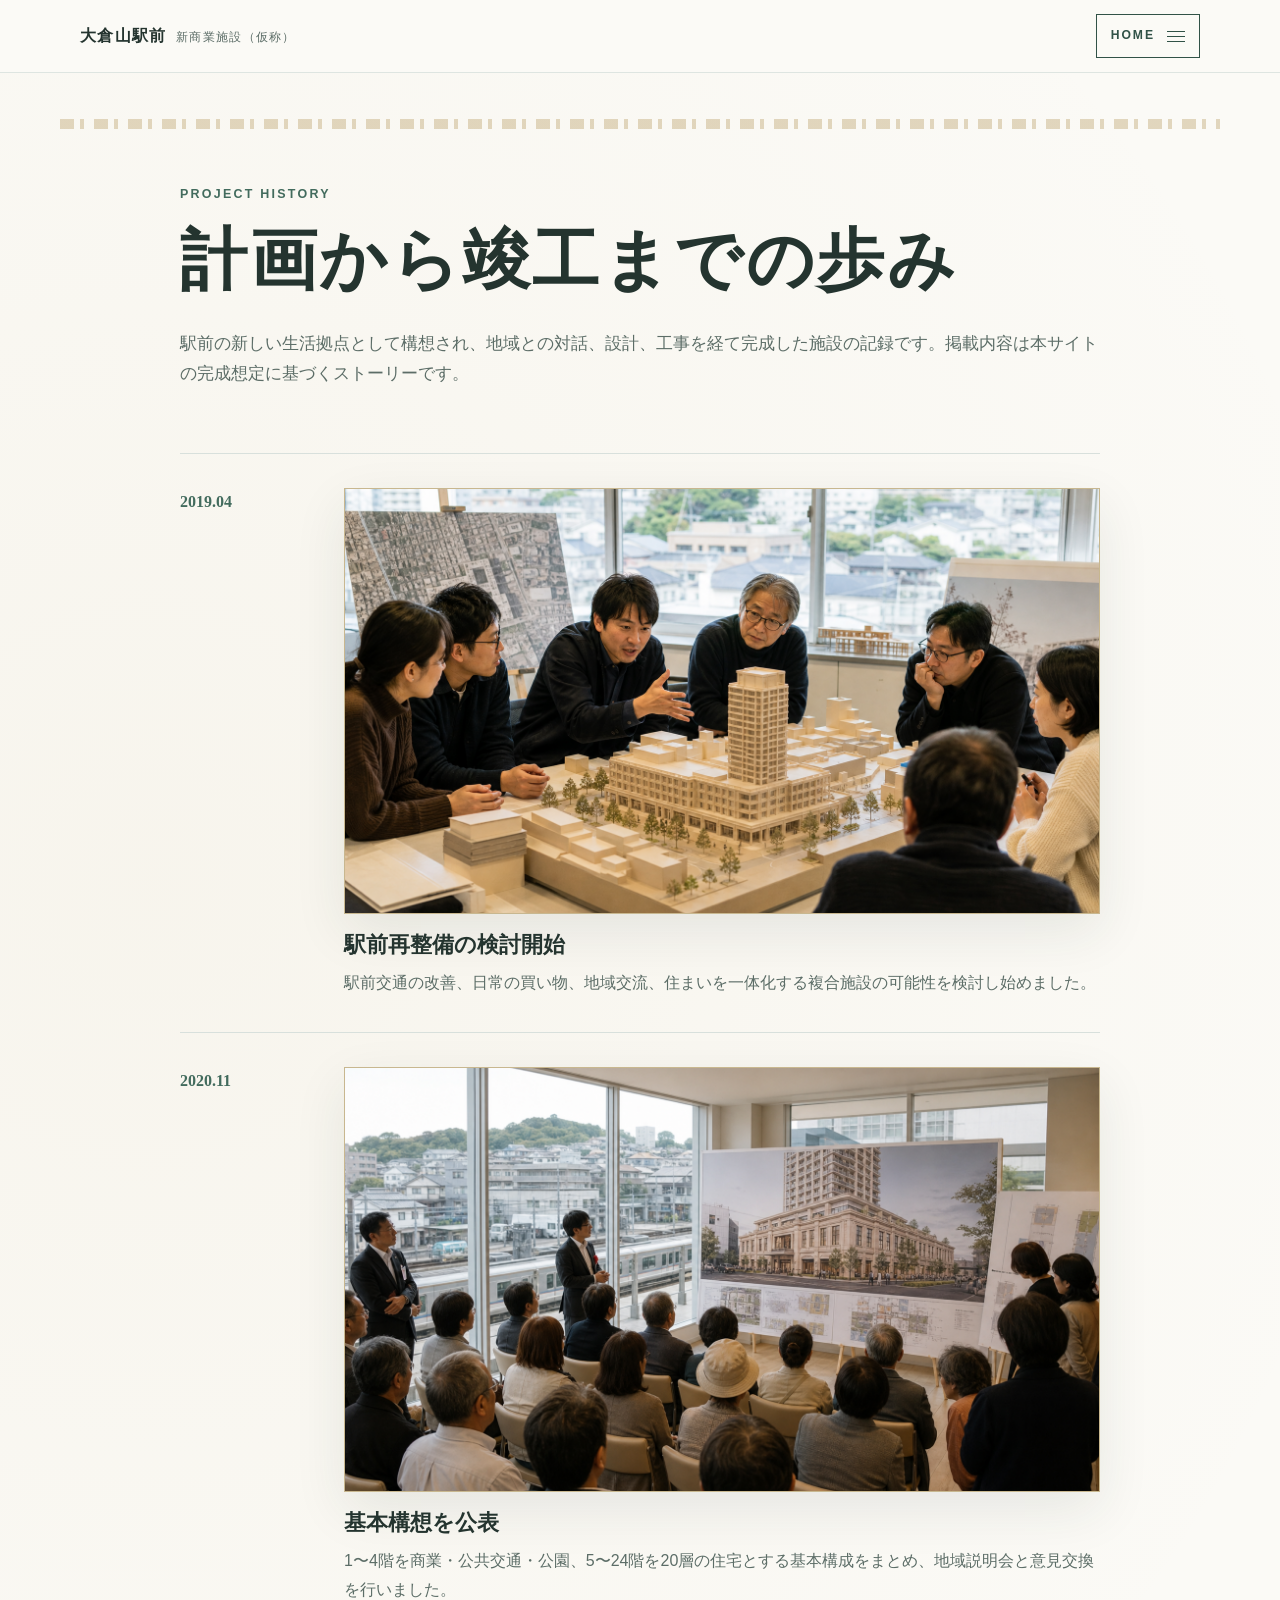
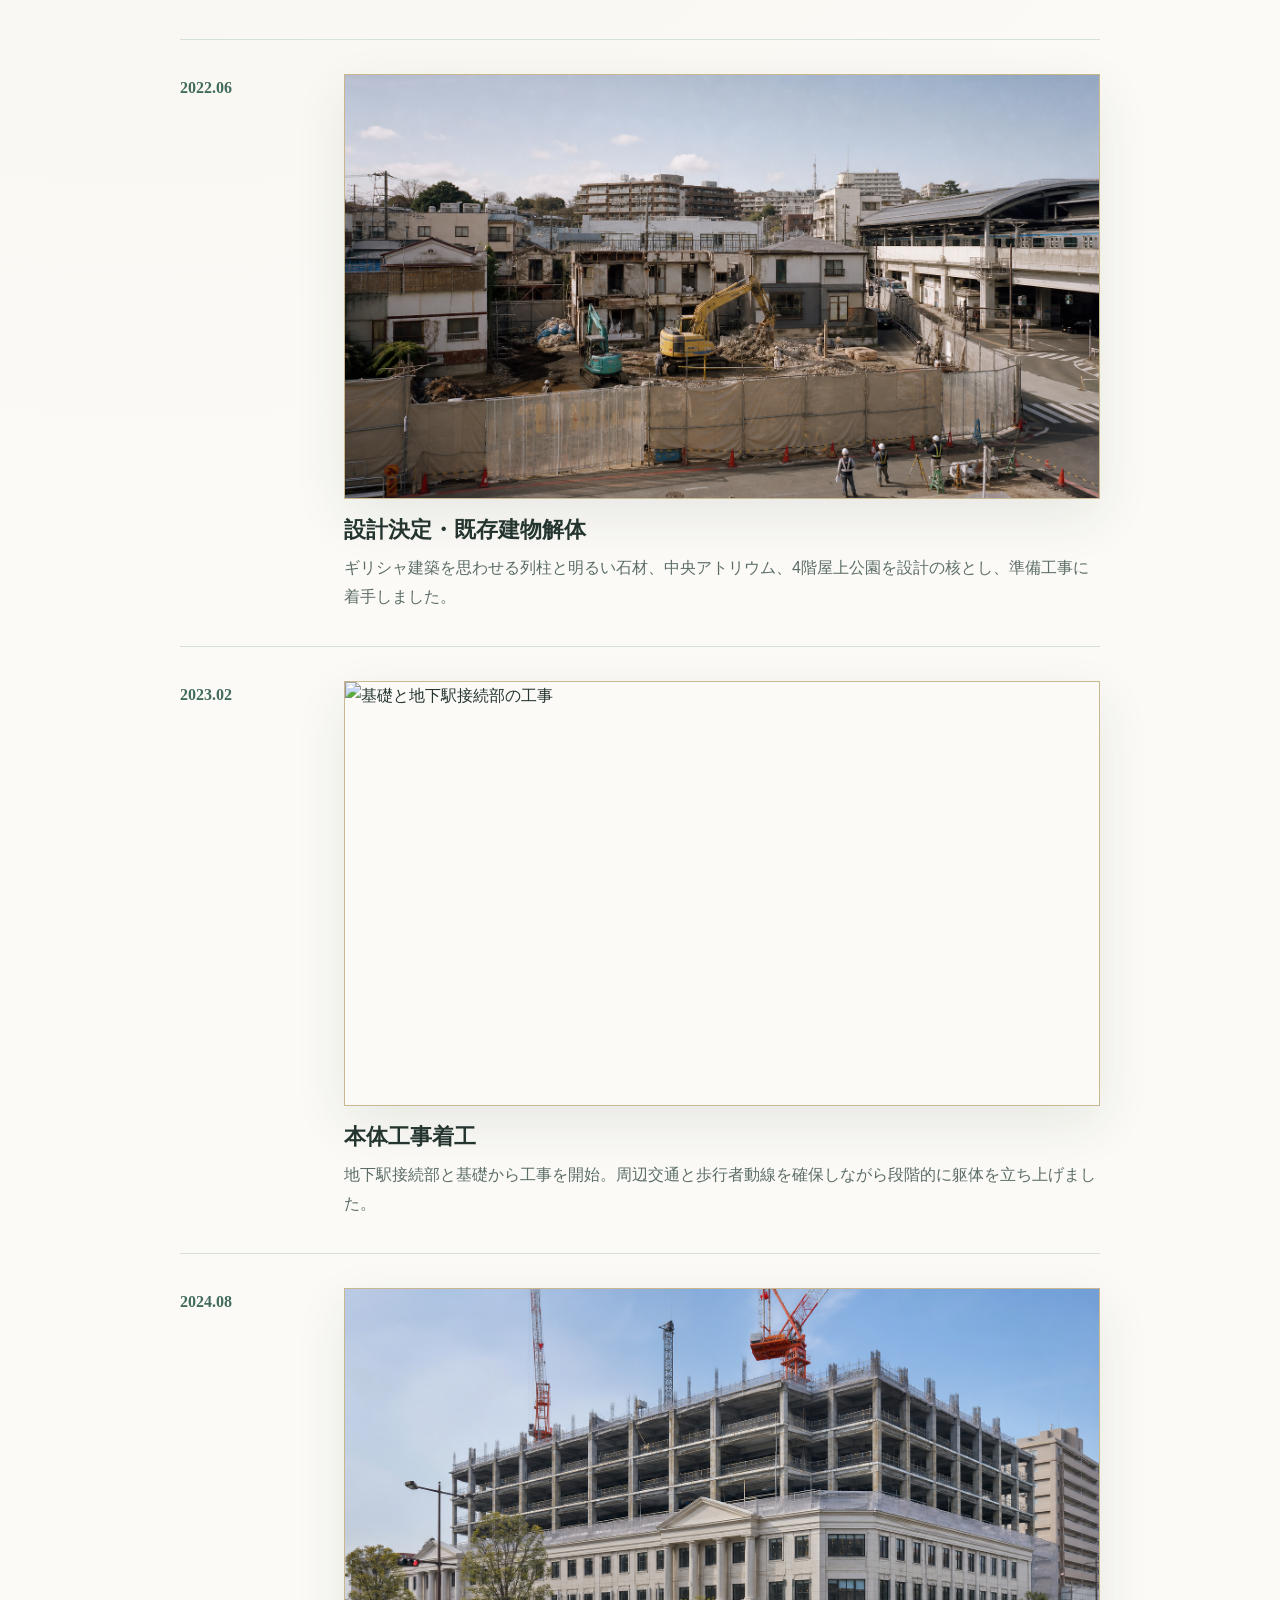
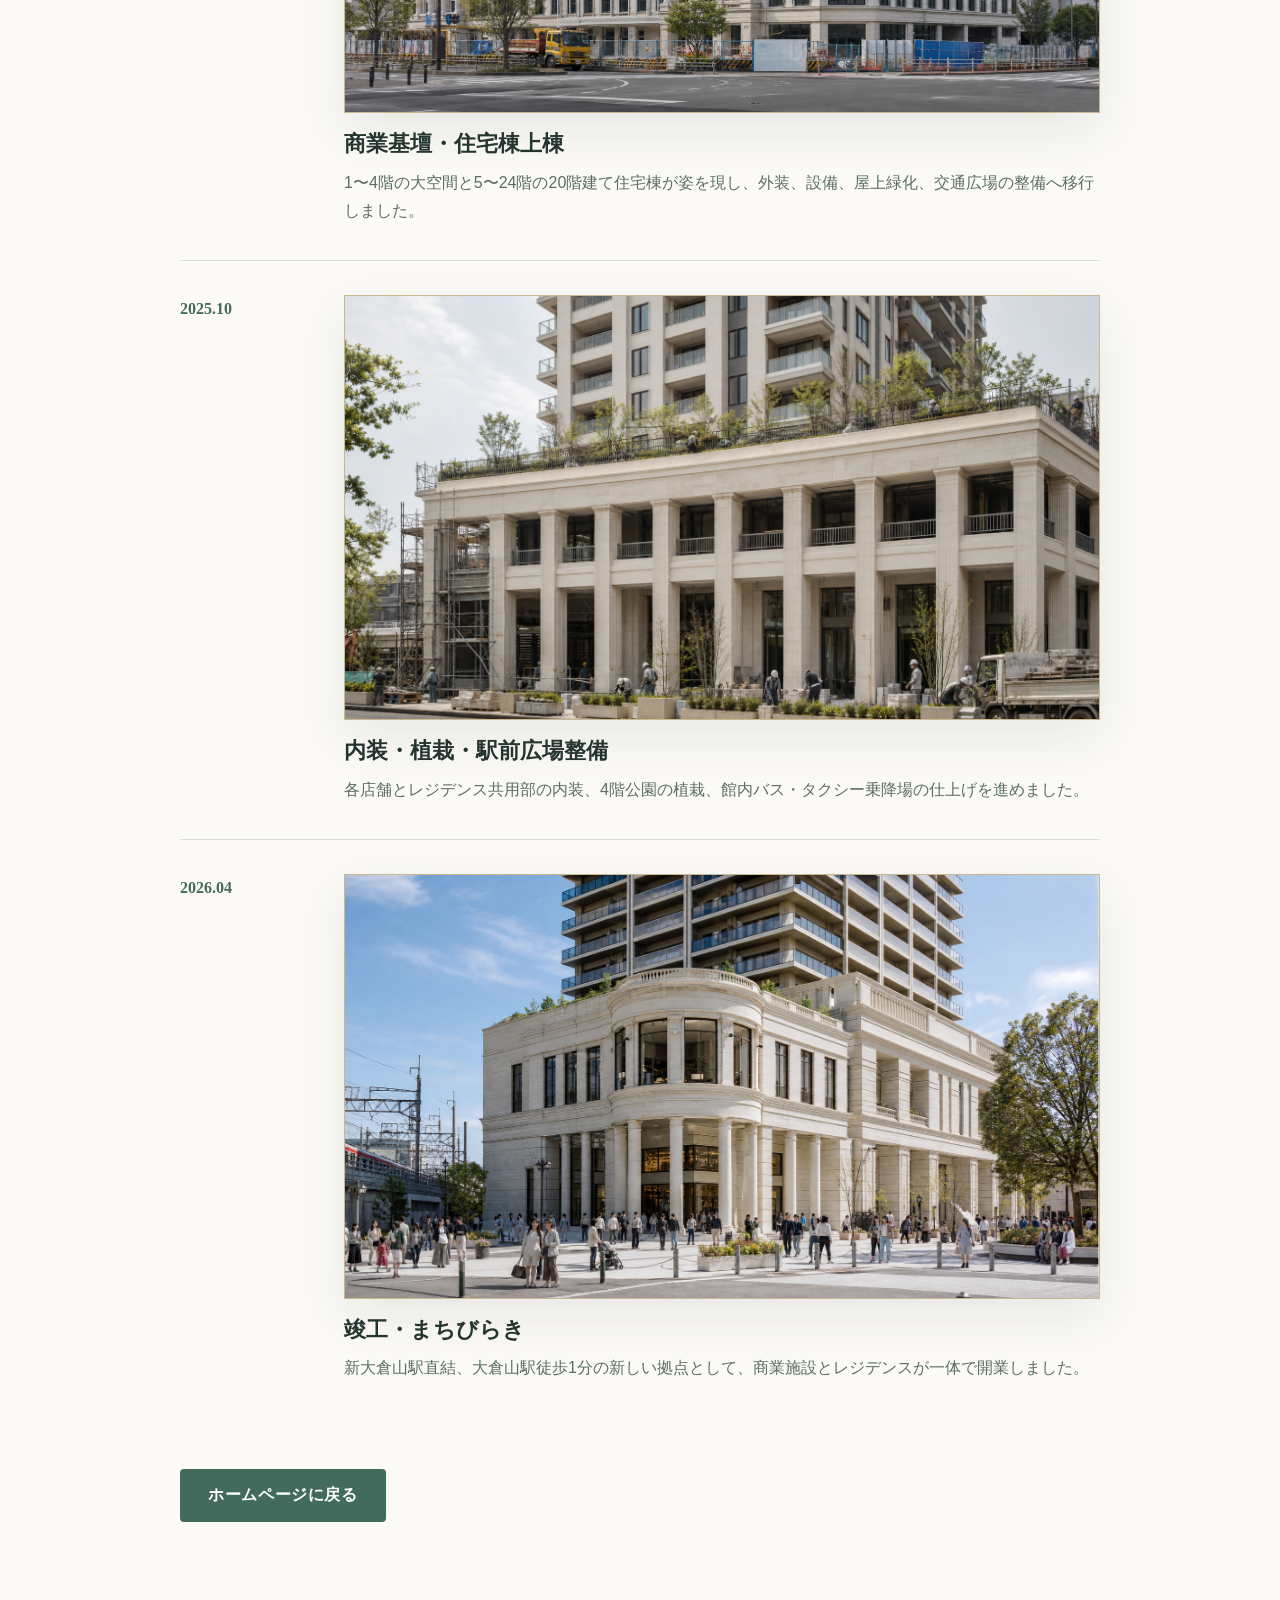
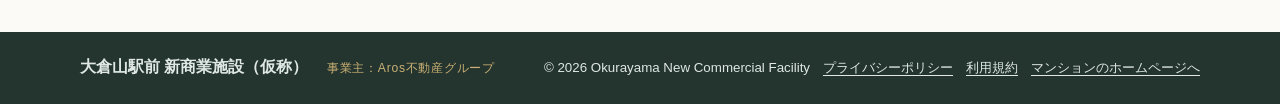
==== commit 83f1a11b: "Update residence floor and unit counts" ====
--- a/history.html
+++ b/history.html
@@ -6,10 +6,10 @@
   <main><section class="section history-section" aria-labelledby="history-title"><div class="container history-inner"><p class="eyebrow">Project History</p><h1 id="history-title">計画から竣工までの歩み</h1><p class="policy-lead">駅前の新しい生活拠点として構想され、地域との対話、設計、工事を経て完成した施設の記録です。掲載内容は本サイトの完成想定に基づくストーリーです。</p>
     <ol class="history-timeline">
       <li><time datetime="2019-04">2019.04</time><div><img src="images/history/2019-planning.png" alt="駅前再整備の模型を囲む計画検討会"><h2>駅前再整備の検討開始</h2><p>駅前交通の改善、日常の買い物、地域交流、住まいを一体化する複合施設の可能性を検討し始めました。</p></div></li>
-      <li><time datetime="2020-11">2020.11</time><div><img src="images/history/2020-concept.png" alt="地域説明会で基本構想を説明する様子"><h2>基本構想を公表</h2><p>1〜4階を商業・公共交通・公園、5〜20階を住宅とする基本構成をまとめ、地域説明会と意見交換を行いました。</p></div></li>
+      <li><time datetime="2020-11">2020.11</time><div><img src="images/history/2020-concept.png" alt="地域説明会で基本構想を説明する様子"><h2>基本構想を公表</h2><p>1〜4階を商業・公共交通・公園、5〜24階を20層の住宅とする基本構成をまとめ、地域説明会と意見交換を行いました。</p></div></li>
       <li><time datetime="2022-06">2022.06</time><div><img src="images/history/2022-demolition.png" alt="既存建物の解体と敷地準備工事"><h2>設計決定・既存建物解体</h2><p>ギリシャ建築を思わせる列柱と明るい石材、中央アトリウム、4階屋上公園を設計の核とし、準備工事に着手しました。</p></div></li>
       <li><time datetime="2023-02">2023.02</time><div><img src="images/history/2023-foundation.png" alt="基礎と地下駅接続部の工事"><h2>本体工事着工</h2><p>地下駅接続部と基礎から工事を開始。周辺交通と歩行者動線を確保しながら段階的に躯体を立ち上げました。</p></div></li>
-      <li><time datetime="2024-08">2024.08</time><div><img src="images/history/2024-topping-out.png" alt="商業基壇と住宅棟の上棟時の様子"><h2>商業基壇・住宅棟上棟</h2><p>1〜4階の大空間と5〜20階の住宅棟が姿を現し、外装、設備、屋上緑化、交通広場の整備へ移行しました。</p></div></li>
+      <li><time datetime="2024-08">2024.08</time><div><img src="images/history/2024-topping-out.png" alt="商業基壇と住宅棟の上棟時の様子"><h2>商業基壇・住宅棟上棟</h2><p>1〜4階の大空間と5〜24階の20階建て住宅棟が姿を現し、外装、設備、屋上緑化、交通広場の整備へ移行しました。</p></div></li>
       <li><time datetime="2025-10">2025.10</time><div><img src="images/history/2025-fitout.png" alt="列柱の仕上げと植栽工事"><h2>内装・植栽・駅前広場整備</h2><p>各店舗とレジデンス共用部の内装、4階公園の植栽、館内バス・タクシー乗降場の仕上げを進めました。</p></div></li>
       <li><time datetime="2026-04">2026.04</time><div><img src="images/history/2026-opening.png" alt="竣工した施設のまちびらき"><h2>竣工・まちびらき</h2><p>新大倉山駅直結、大倉山駅徒歩1分の新しい拠点として、商業施設とレジデンスが一体で開業しました。</p></div></li>
     </ol><a class="button" href="index.html">ホームページに戻る</a>
--- a/styles.css
+++ b/styles.css
@@ -179,6 +179,17 @@
 .floor-image-card figcaption span, .floor-image-card figcaption strong { display: block; }
 .floor-image-card figcaption span { color: var(--muted); font-size: .78rem; }
 .floor-image-card figcaption strong { margin-bottom: 2px; color: var(--ink); font-size: .95rem; }
+.weather-roof-feature { display: grid; grid-template-columns: 1.25fr .75fr; align-items: center; gap: 42px; margin-top: 48px; padding: 34px; border: 1px solid #c6b78f; background: #ece9df; }
+.weather-roof-feature figure { overflow: hidden; margin: 0; background: var(--white); box-shadow: var(--shadow); }
+.weather-roof-feature figure img { display: block; width: 100%; aspect-ratio: 16 / 9; object-fit: cover; }
+.weather-roof-feature figcaption { padding: 10px 14px; color: var(--muted); font-size: .72rem; }
+.weather-roof-feature h4 { margin: 0 0 14px; font-size: clamp(1.45rem, 2.4vw, 2rem); line-height: 1.5; }
+.weather-roof-feature > div > p:not(.eyebrow) { margin: 0; color: var(--muted); }
+.weather-roof-feature dl { margin: 22px 0 16px; border-top: 1px solid #cfc6b4; }
+.weather-roof-feature dl div { display: grid; grid-template-columns: 76px 1fr; gap: 12px; padding: 12px 0; border-bottom: 1px solid #cfc6b4; }
+.weather-roof-feature dt { color: var(--primary-dark); font-weight: 700; }
+.weather-roof-feature dd { margin: 0; }
+.weather-roof-feature small { display: block; color: var(--muted); font-size: .7rem; line-height: 1.7; }
 .residence-promo-section { padding: 28px; background: #10110f; }
 .residence-promo { position: relative; display: block; max-width: 1380px; min-height: 520px; overflow: hidden; margin: 0 auto; color: #fff; text-decoration: none; }
 .residence-promo-slideshow { position: absolute; inset: 0; min-height: 520px; transition: transform .8s; }
@@ -458,9 +469,10 @@
   .residence-hero { min-height: 590px; }
   .hero-inner { padding-block: 72px; }
   .section { padding-block: 76px; }
-  .feature-grid, .image-layout, .contact-layout, .visual-heading, .visual-grid, .shops-heading, .access-heading, .access-summary, .location-grid, .plans-heading, .residence-entrance-layout, .news-layout, .floor-image-heading { grid-template-columns: 1fr; }
+  .feature-grid, .image-layout, .contact-layout, .visual-heading, .visual-grid, .shops-heading, .access-heading, .access-summary, .location-grid, .plans-heading, .residence-entrance-layout, .news-layout, .floor-image-heading, .weather-roof-feature { grid-template-columns: 1fr; }
   .news-layout { gap: 26px; }
   .floor-image-heading { gap: 10px; }
+  .weather-roof-feature { gap: 24px; padding: 24px; }
   .plan-grid { grid-template-columns: repeat(2, 1fr); }
   .tenant-grid { grid-template-columns: repeat(2, minmax(0, 1fr)); }
   .visual-card-wide { grid-column: auto; }
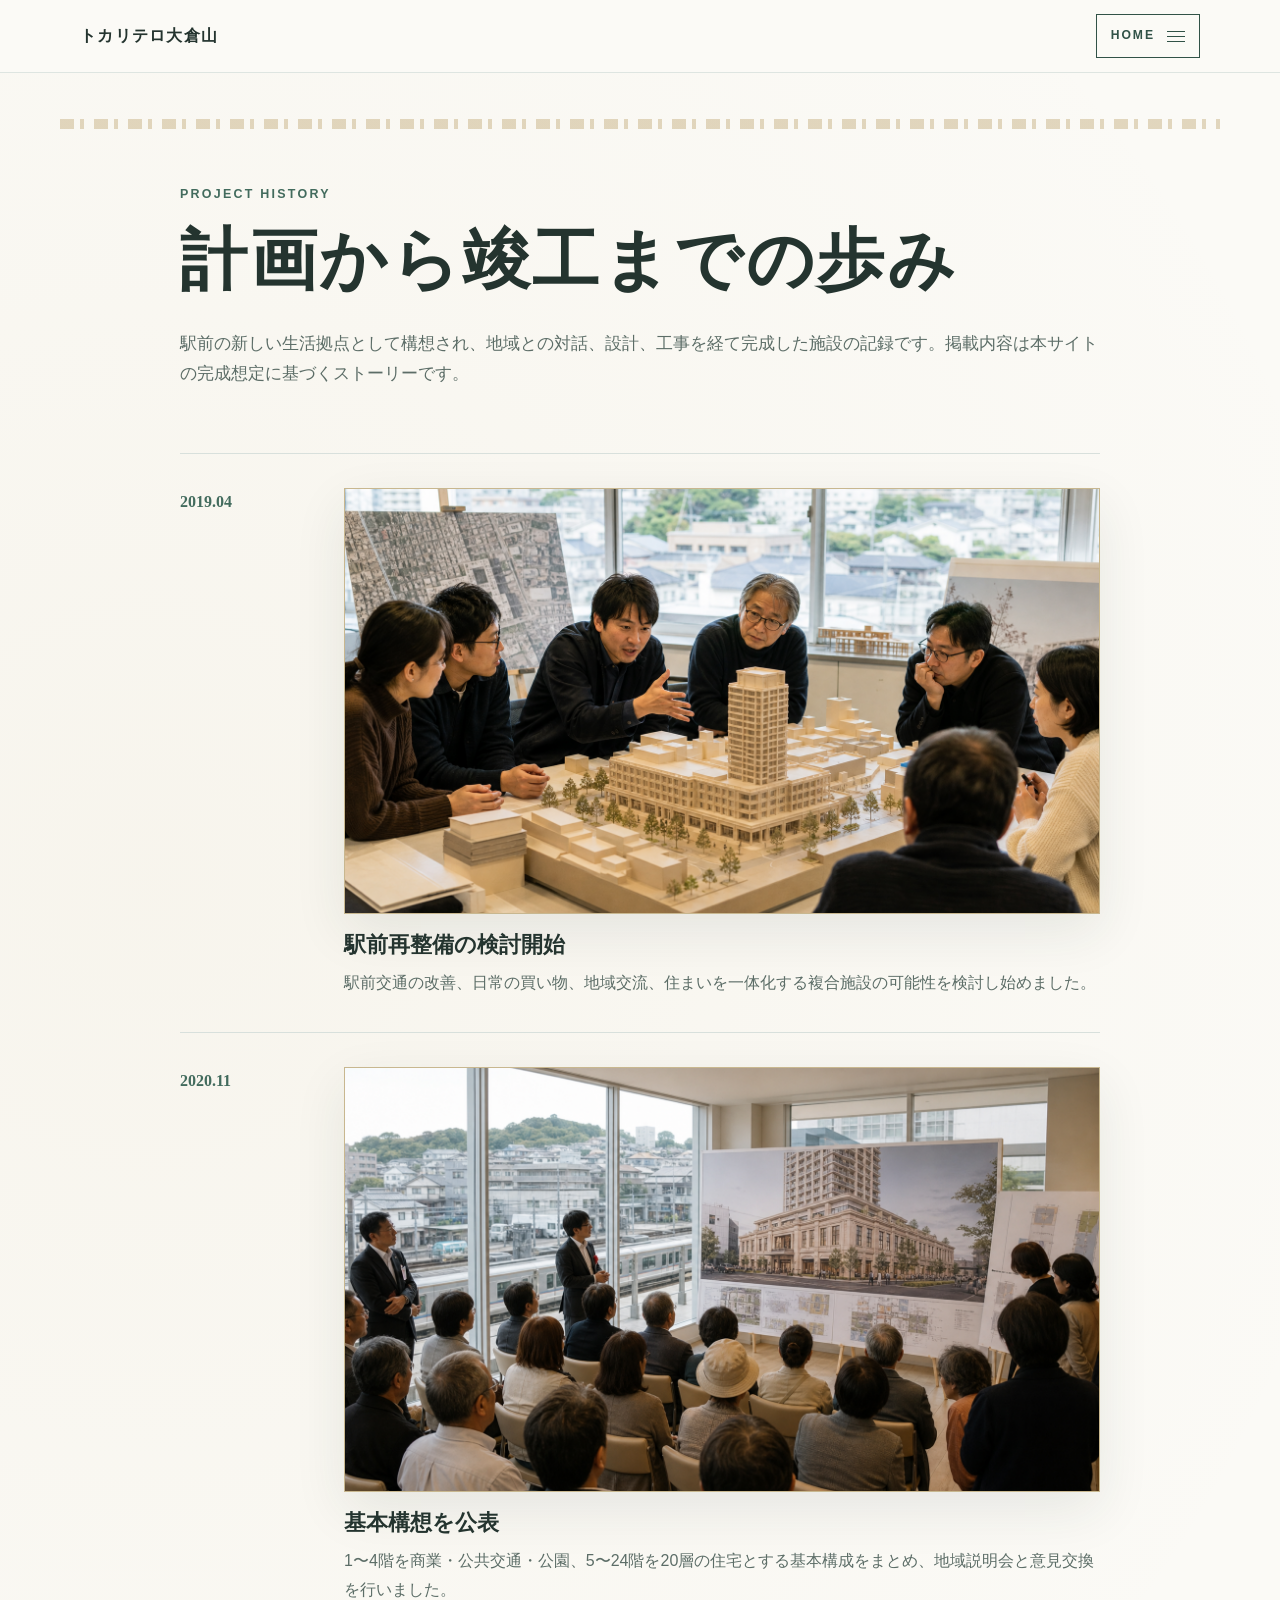
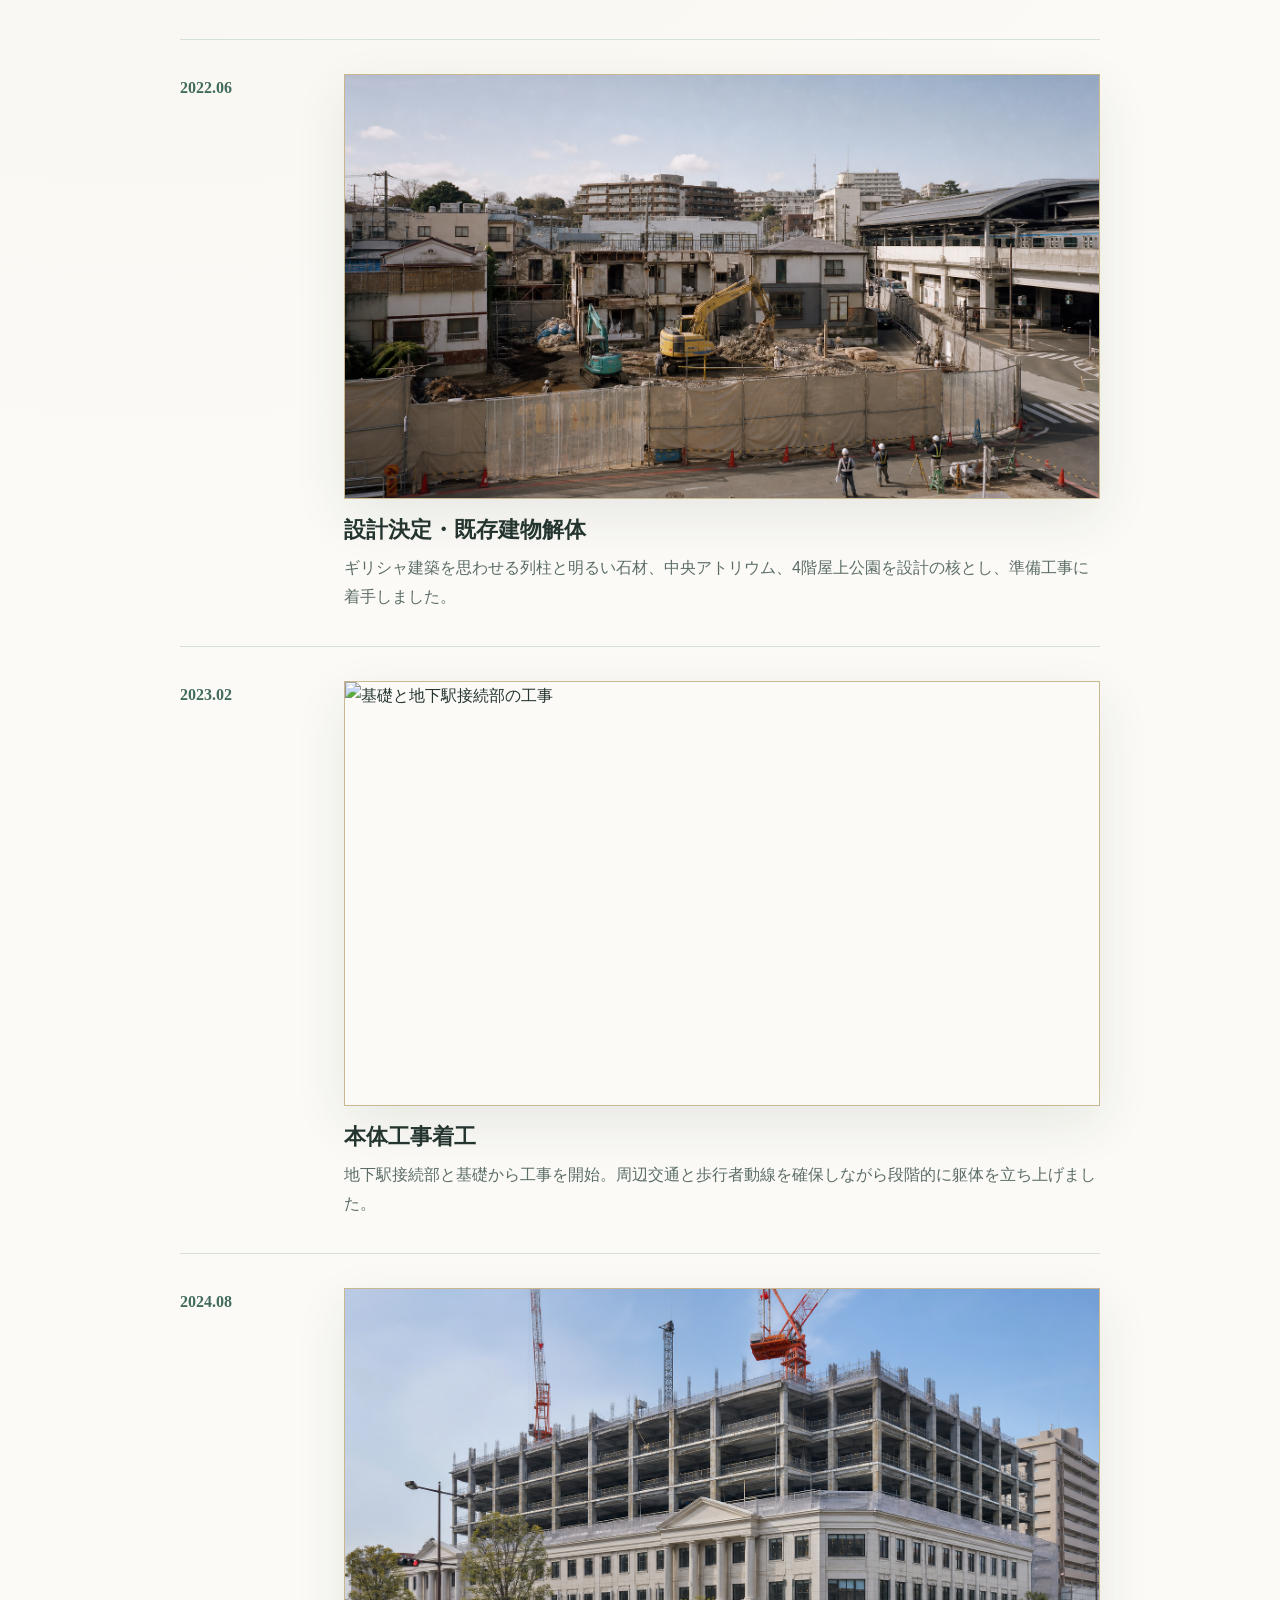
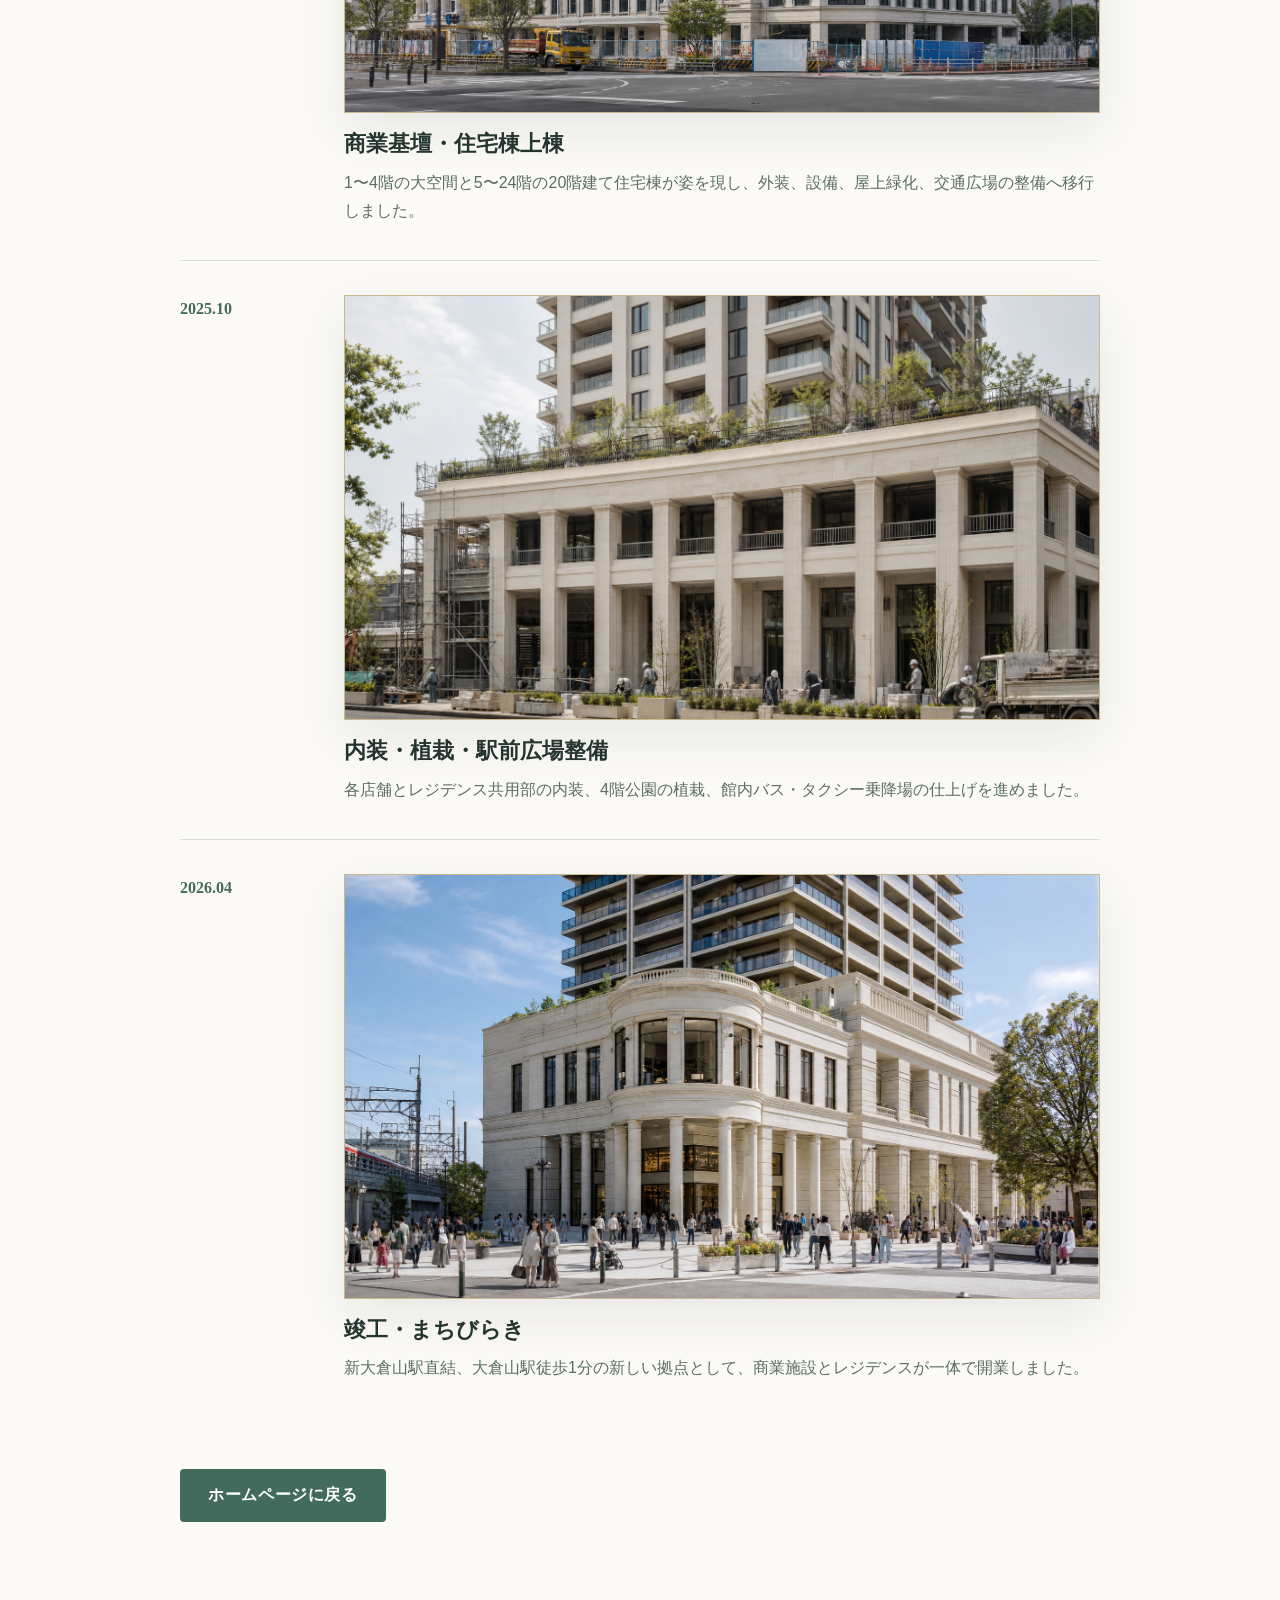
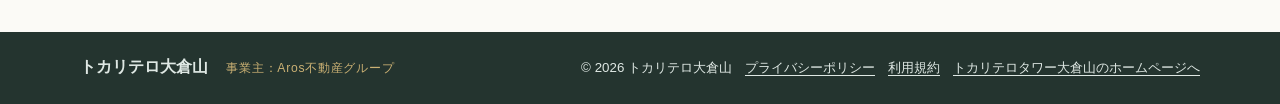
==== commit a325804a: "Set Tokaritero names for commercial facility and residence" ====
--- a/history.html
+++ b/history.html
@@ -1,8 +1,8 @@
 <!DOCTYPE html>
 <html lang="ja">
-<head><meta charset="UTF-8"><meta name="viewport" content="width=device-width, initial-scale=1.0"><meta name="description" content="大倉山駅前複合施設の計画開始から竣工までの歩みです。"><title>施設の歩み｜大倉山駅前 新商業施設（仮称）</title><link rel="stylesheet" href="styles.css"><script src="script.js" defer></script></head>
+<head><meta charset="UTF-8"><meta name="viewport" content="width=device-width, initial-scale=1.0"><meta name="description" content="トカリテロ大倉山・トカリテロタワー大倉山の計画開始から竣工までの歩みです。"><title>施設の歩み｜トカリテロ大倉山</title><link rel="stylesheet" href="styles.css"><script src="script.js" defer></script></head>
 <body>
-  <header class="site-header"><div class="container header-inner"><a class="logo" href="index.html">大倉山駅前 <span>新商業施設（仮称）</span></a><button class="home-menu-button" type="button" aria-expanded="false" aria-controls="home-menu"><span>HOME</span><i aria-hidden="true"></i></button><nav id="home-menu" class="home-menu" aria-label="ホームメニュー" hidden><a href="index.html#news">お知らせ</a><a href="index.html#features">施設コンセプト</a><a href="index.html#gallery">フロア構成</a><a href="index.html#visuals">計画イメージ</a><a href="index.html#floor-images">各フロアのイメージ</a><a href="index.html#shops">ショップ</a><a href="index.html#access">アクセス</a><a href="index.html#contact">お問い合わせ</a><a href="privacy.html">プライバシーポリシー</a><a href="terms.html">利用規約</a><a href="residence.html">マンションのホームページ</a><a href="history.html">完成までの軌跡</a></nav></div></header>
+  <header class="site-header"><div class="container header-inner"><a class="logo" href="index.html">トカリテロ大倉山</a><button class="home-menu-button" type="button" aria-expanded="false" aria-controls="home-menu"><span>HOME</span><i aria-hidden="true"></i></button><nav id="home-menu" class="home-menu" aria-label="ホームメニュー" hidden><a href="index.html#news">お知らせ</a><a href="index.html#features">施設コンセプト</a><a href="index.html#gallery">フロア構成</a><a href="index.html#visuals">計画イメージ</a><a href="index.html#floor-images">各フロアのイメージ</a><a href="index.html#shops">ショップ</a><a href="index.html#access">アクセス</a><a href="index.html#contact">お問い合わせ</a><a href="privacy.html">プライバシーポリシー</a><a href="terms.html">利用規約</a><a href="residence.html">トカリテロタワー大倉山のホームページ</a><a href="history.html">完成までの軌跡</a></nav></div></header>
   <main><section class="section history-section" aria-labelledby="history-title"><div class="container history-inner"><p class="eyebrow">Project History</p><h1 id="history-title">計画から竣工までの歩み</h1><p class="policy-lead">駅前の新しい生活拠点として構想され、地域との対話、設計、工事を経て完成した施設の記録です。掲載内容は本サイトの完成想定に基づくストーリーです。</p>
     <ol class="history-timeline">
       <li><time datetime="2019-04">2019.04</time><div><img src="images/history/2019-planning.png" alt="駅前再整備の模型を囲む計画検討会"><h2>駅前再整備の検討開始</h2><p>駅前交通の改善、日常の買い物、地域交流、住まいを一体化する複合施設の可能性を検討し始めました。</p></div></li>
@@ -14,5 +14,5 @@
       <li><time datetime="2026-04">2026.04</time><div><img src="images/history/2026-opening.png" alt="竣工した施設のまちびらき"><h2>竣工・まちびらき</h2><p>新大倉山駅直結、大倉山駅徒歩1分の新しい拠点として、商業施設とレジデンスが一体で開業しました。</p></div></li>
     </ol><a class="button" href="index.html">ホームページに戻る</a>
   </div></section></main>
-  <footer><div class="container footer-inner"><p>大倉山駅前 新商業施設（仮称） <span>事業主：Aros不動産グループ</span></p><small>&copy; <span id="year"></span> Okurayama New Commercial Facility　<a href="privacy.html">プライバシーポリシー</a>　<a href="terms.html">利用規約</a>　<a href="residence.html">マンションのホームページへ</a></small></div></footer>
+  <footer><div class="container footer-inner"><p>トカリテロ大倉山 <span>事業主：Aros不動産グループ</span></p><small>&copy; <span id="year"></span> トカリテロ大倉山　<a href="privacy.html">プライバシーポリシー</a>　<a href="terms.html">利用規約</a>　<a href="residence.html">トカリテロタワー大倉山のホームページへ</a></small></div></footer>
 </body></html>
--- a/styles.css
+++ b/styles.css
@@ -76,6 +76,7 @@
 }
 .hero::after { position: absolute; z-index: 1; inset: 0; background: linear-gradient(90deg, rgba(18, 35, 31, 0.88) 0%, rgba(18, 35, 31, 0.58) 48%, rgba(18, 35, 31, 0.12) 100%); content: ""; }
 .hero-building { position: absolute; inset: 0; width: 100%; height: 100%; }
+.hero-building-mobile { display: none; }
 
 .hero-inner { position: relative; z-index: 2; padding-block: 96px; }
 .eyebrow { margin: 0 0 12px; color: var(--primary); font-size: 0.78rem; font-weight: 700; letter-spacing: 0.18em; text-transform: uppercase; }
@@ -465,9 +466,12 @@
   .header-inner { min-height: 64px; }
   nav { gap: 14px; }
   nav a { font-size: 0.78rem; }
-  .hero { min-height: 560px; background-position: 42% 31%; }
+  .hero { display: block; min-height: 0; background: #24342f; }
+  .hero-building { display: none; }
+  .hero-building-mobile { display: block; width: calc(100% - 32px); max-width: 480px; height: auto; margin: 16px auto 0; }
+  .hero::after { display: none; }
   .residence-hero { min-height: 590px; }
-  .hero-inner { padding-block: 72px; }
+  .hero-inner { padding-block: 32px 40px; }
   .section { padding-block: 76px; }
   .feature-grid, .image-layout, .contact-layout, .visual-heading, .visual-grid, .shops-heading, .access-heading, .access-summary, .location-grid, .plans-heading, .residence-entrance-layout, .news-layout, .floor-image-heading, .weather-roof-feature { grid-template-columns: 1fr; }
   .news-layout { gap: 26px; }
@@ -504,6 +508,7 @@
 @media (max-width: 480px) {
   .header-inner { align-items: flex-start; flex-direction: column; justify-content: center; gap: 5px; padding-block: 8px; }
   .home-menu-button { position: absolute; top: 13px; right: 16px; }
+  .header-inner .logo { max-width: calc(100% - 110px); overflow-wrap: anywhere; }
   .home-menu { top: 100%; right: 16px; }
   h1 { font-size: 2.35rem; }
   .footer-inner { align-items: flex-start; flex-direction: column; justify-content: center; gap: 2px; padding-block: 20px; }
@@ -512,7 +517,6 @@
   .tenant-grid { grid-template-columns: 1fr; }
   .exterior-split, .floorplan-split, .floor-image-grid, .plan-grid { grid-template-columns: 1fr; }
   .news-item { grid-template-columns: 1fr; gap: 5px; }
-  .hero { min-height: 500px; }
   .residence-page .residence-hero { min-height: 580px; }
   .concept-visual img, .visual-card > img, .floor-image-card img, .residence-image-card img, .history-timeline img { max-height: 230px; }
   .split-visual-card { width: calc(100% - 24px); margin-inline: auto; }
